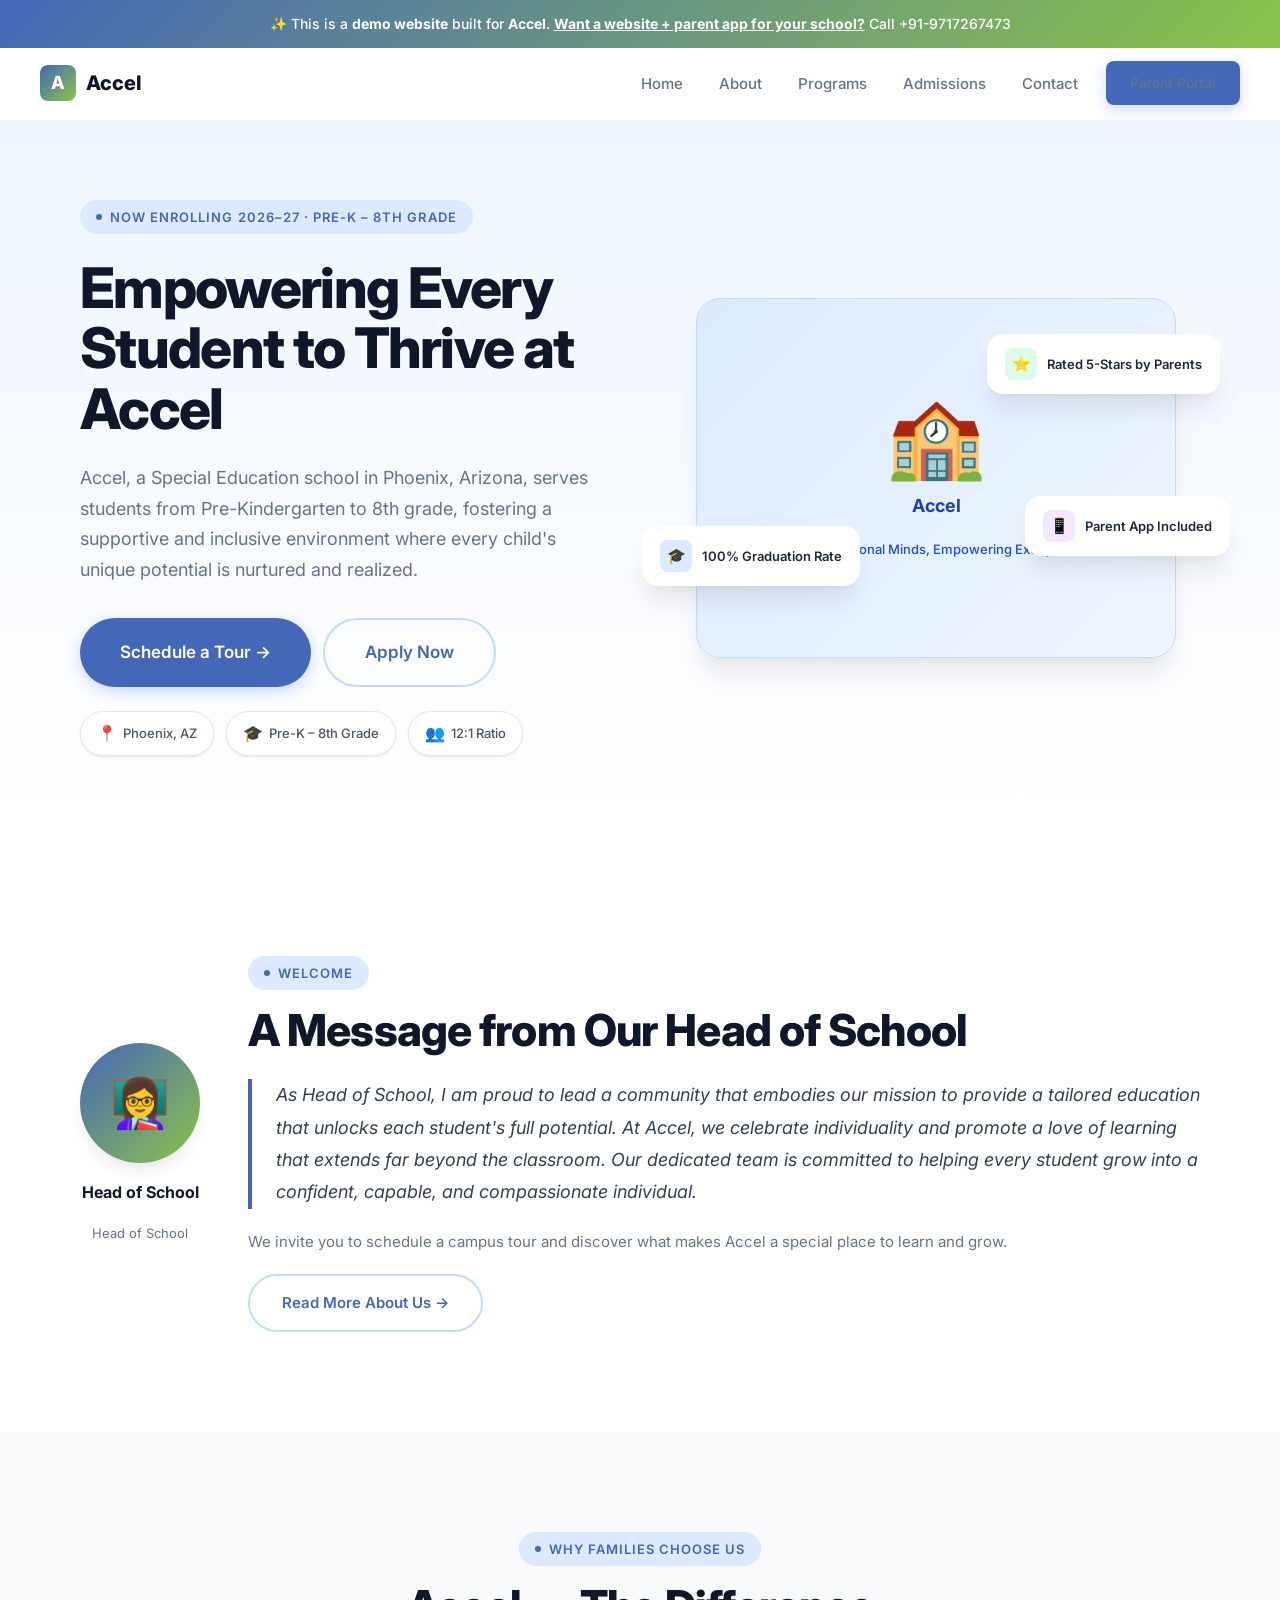
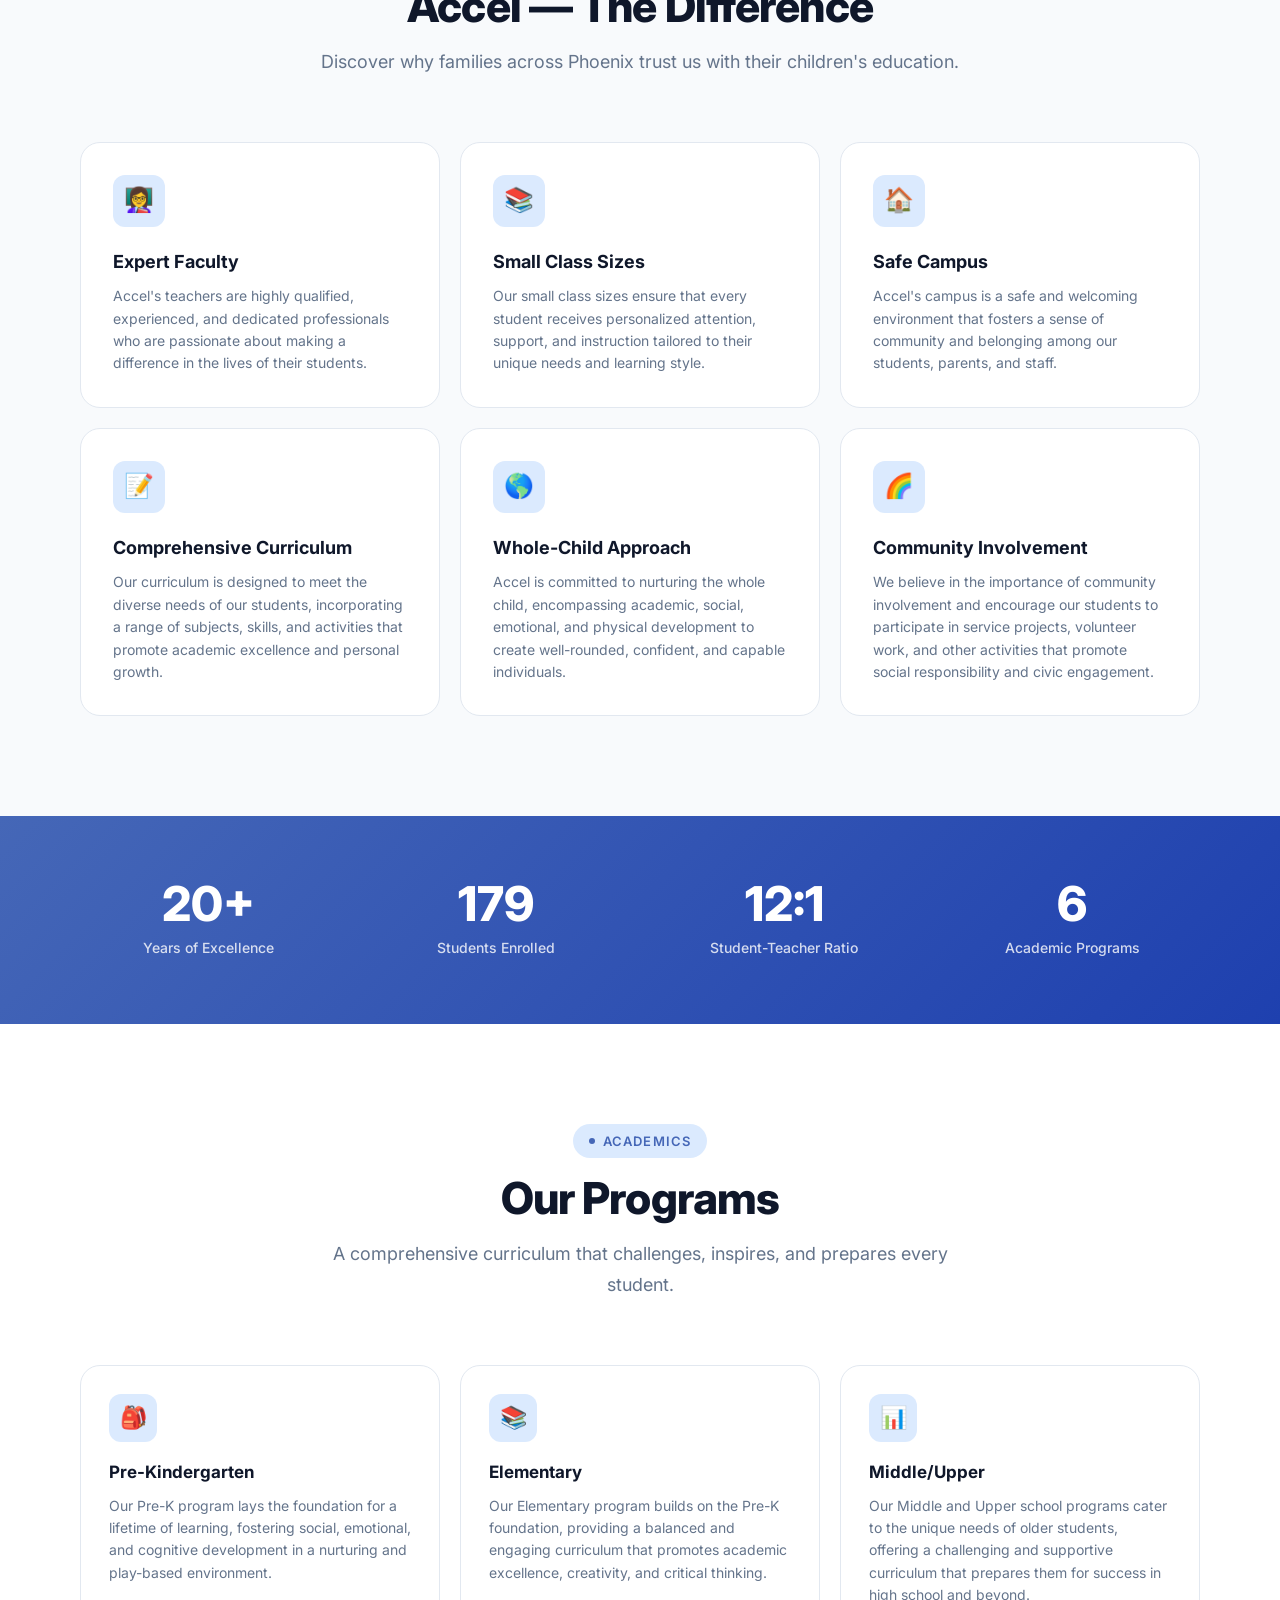
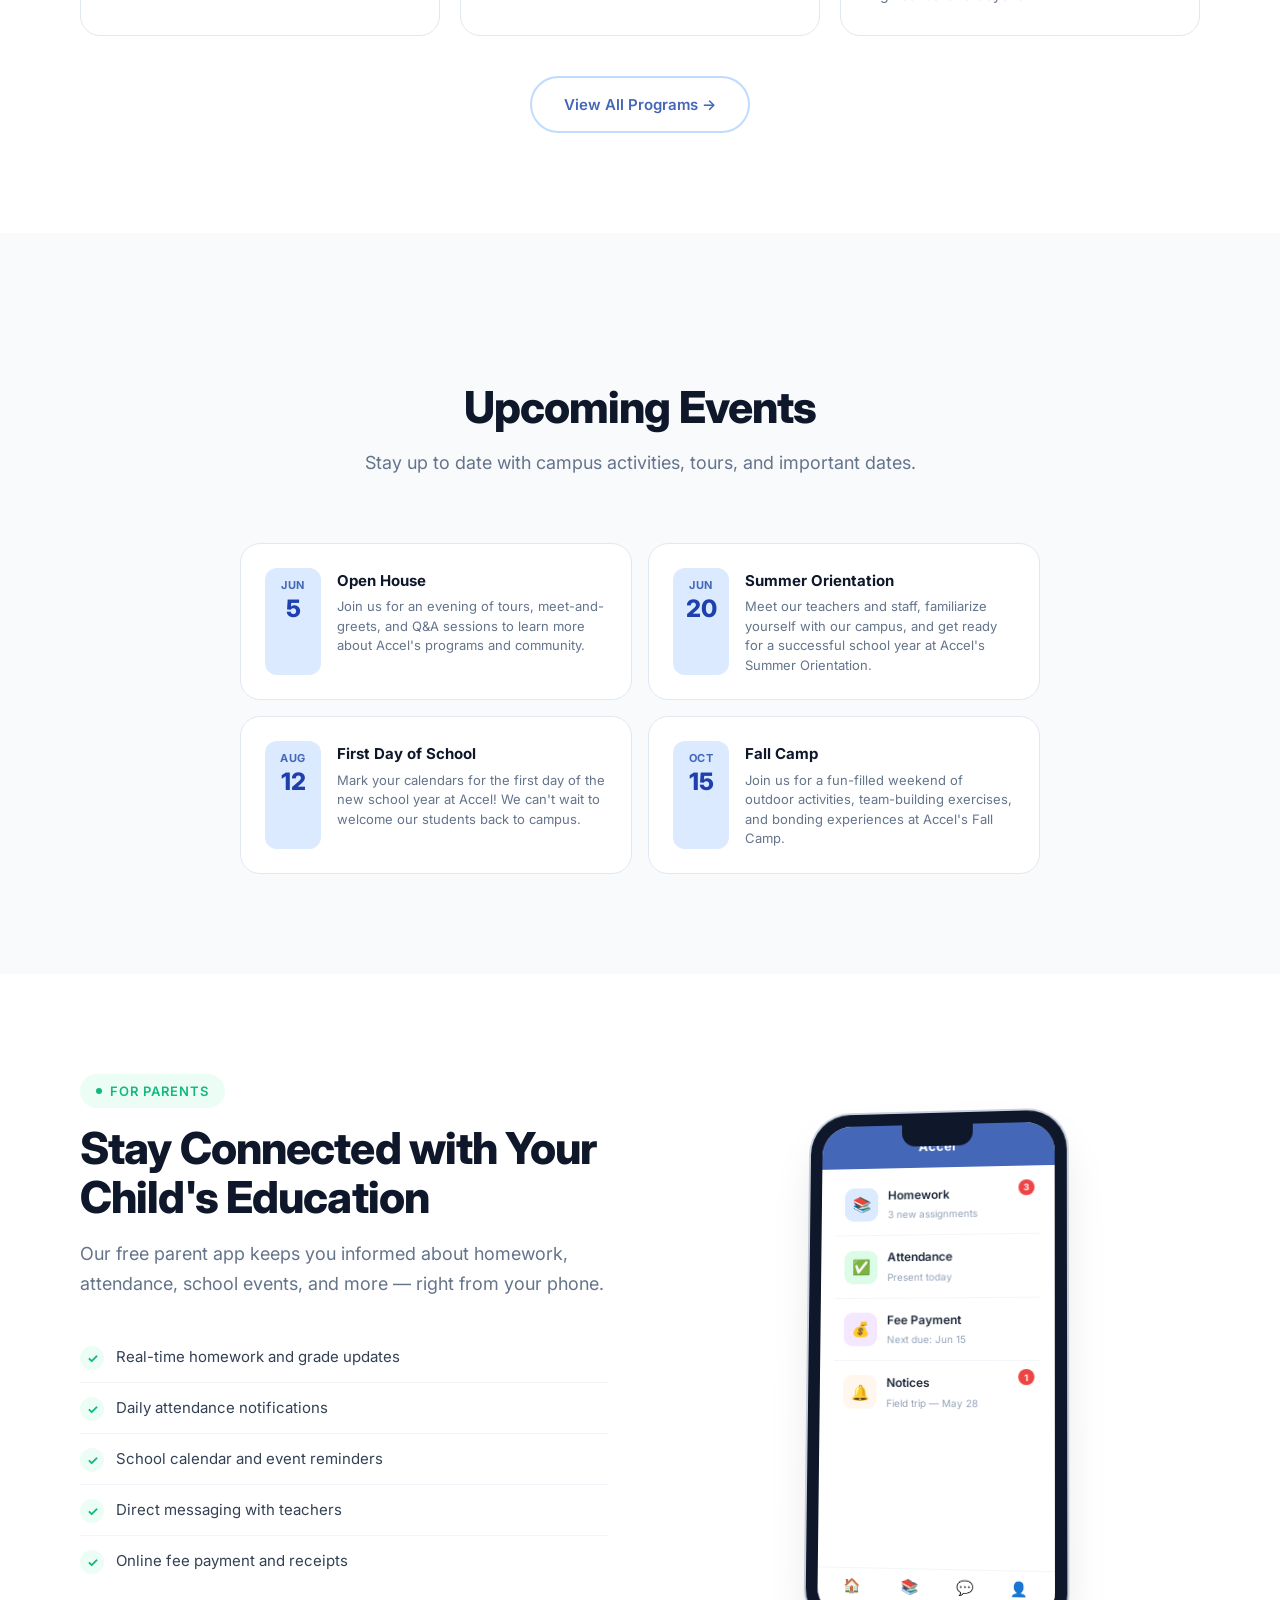
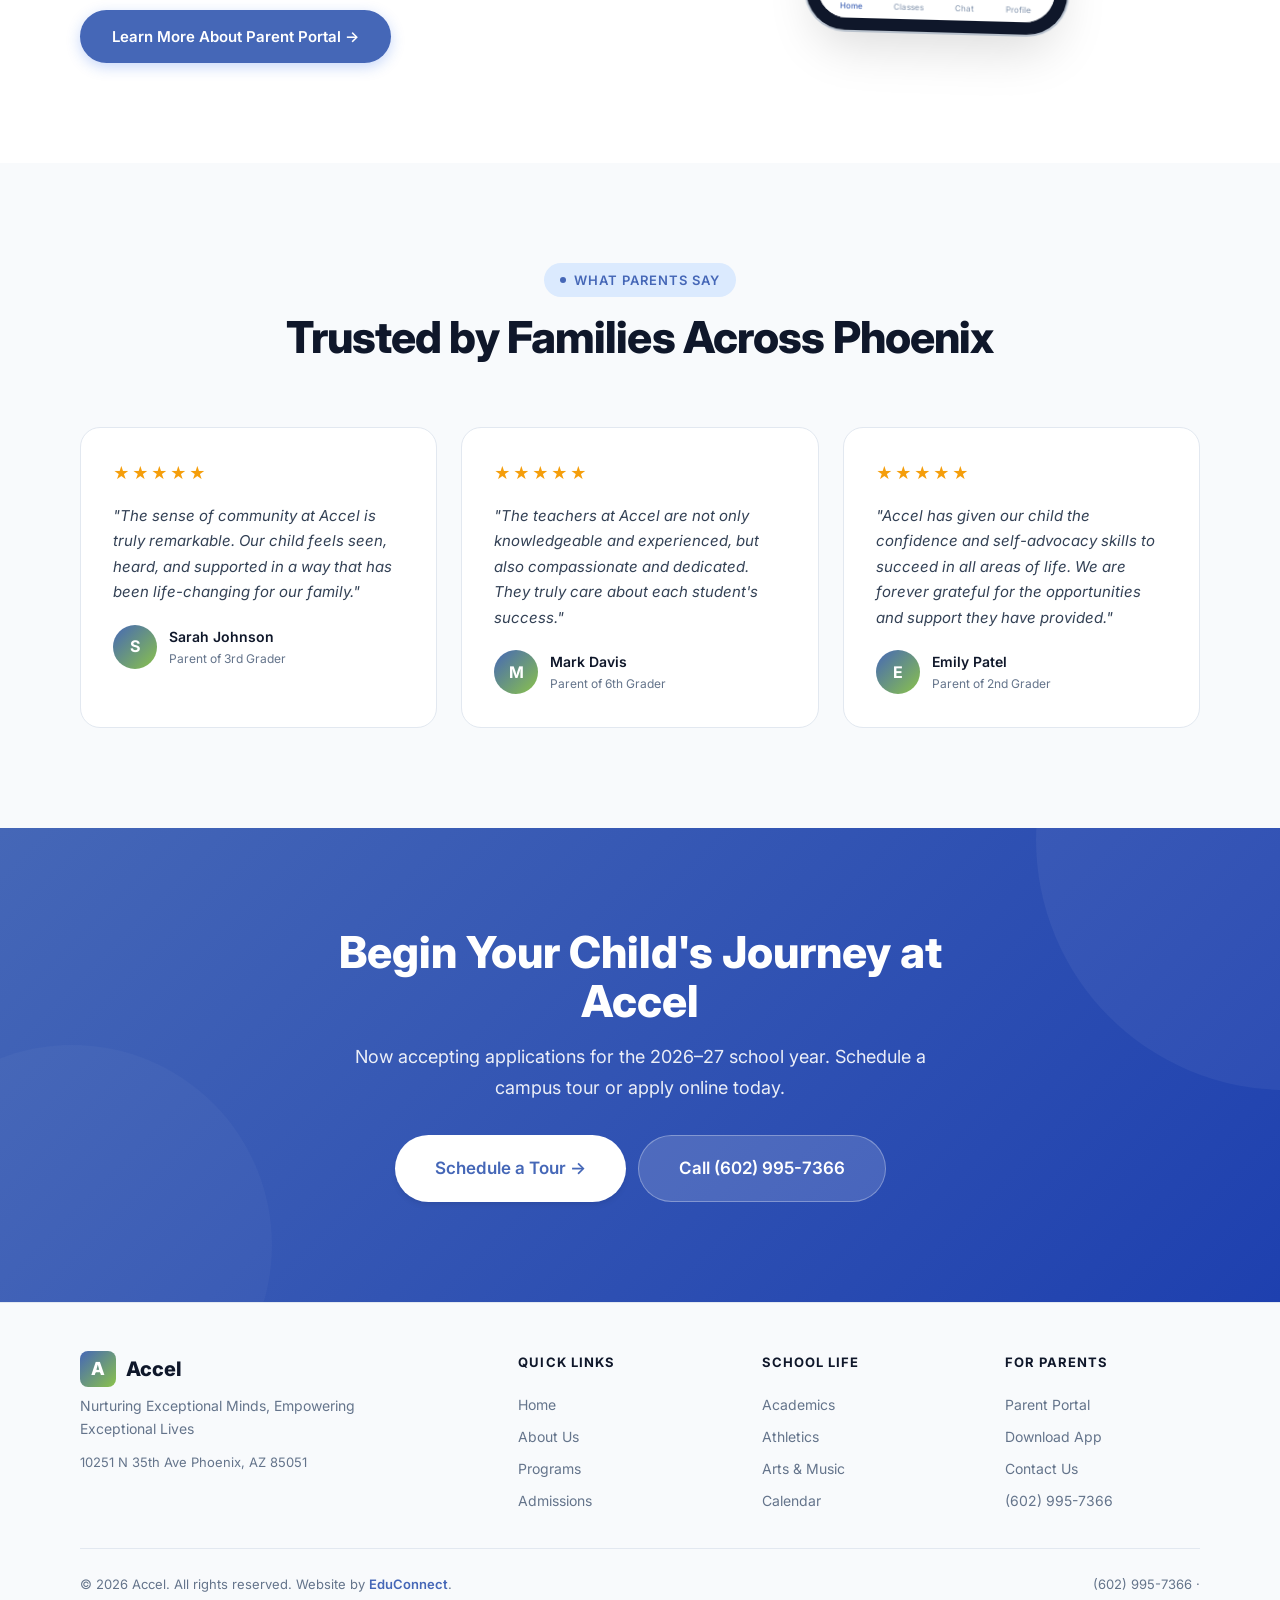
==== index.html @ 24ecfb17 "Initial demo site for Accel" ====
<!DOCTYPE html><html lang="en"><head>
  <meta charset="UTF-8"><meta name="viewport" content="width=device-width,initial-scale=1.0">
  <title>Home — Accel</title>
  <meta name="description" content="Home — Accel, a premier school in Phoenix, AZ serving Pre-K – 8th Grade.">
  <meta property="og:title" content="Home — Accel"><meta property="og:type" content="website">
  <link rel="preconnect" href="https://fonts.googleapis.com"><link rel="preconnect" href="https://fonts.gstatic.com" crossorigin>
  <link href="https://fonts.googleapis.com/css2?family=Inter:wght@400;500;600;700;800&display=swap" rel="stylesheet">
  <link rel="stylesheet" href="/styles.css"><script src="/main.js" defer></script>
</head><body><div class="demo-banner">
  ✨ This is a <strong>demo website</strong> built for <strong>Accel</strong>.
  <a href="mailto:bhupender@myfirststepschool.com">Want a website + parent app for your school?</a> Call +91-9717267473
</div>
<nav class="navbar">
  <a href="/" class="logo"><span class="logo-icon">A</span>Accel</a>
  <div class="nav-links">
    <a href="/">Home</a>
    <a href="/about.html">About</a>
    <a href="/programs.html">Programs</a>
    <a href="/admissions.html">Admissions</a>
    <a href="/contact.html">Contact</a>
    <a href="/parents.html" class="btn btn-primary" style="padding:10px 24px;font-size:14px">Parent Portal</a>
  </div>
  <button class="hamburger" aria-label="Toggle menu"><span></span><span></span><span></span></button>
</nav><main>
<section class="hero"><div class="container"><div class="hero-inner">
  <div class="hero-content">
    <div class="badge animate-on-scroll mb-6">Now Enrolling 2026–27 · Pre-K – 8th Grade</div>
    <h1 class="heading-xl animate-on-scroll mb-6">Empowering Every Student to Thrive at Accel</h1>
    <p class="text-lg text-muted animate-on-scroll mb-8">Accel, a Special Education school in Phoenix, Arizona, serves students from Pre-Kindergarten to 8th grade, fostering a supportive and inclusive environment where every child's unique potential is nurtured and realized.</p>
    <div class="hero-actions animate-on-scroll">
      <a href="/admissions.html" class="btn btn-primary btn-lg">Schedule a Tour →</a>
      <a href="/admissions.html" class="btn btn-outline btn-lg">Apply Now</a>
    </div>
    <div class="hero-info-cards animate-on-scroll" style="margin-top:24px">
      <div class="info-chip"><span class="ic-icon">📍</span> Phoenix, AZ</div>
      <div class="info-chip"><span class="ic-icon">🎓</span> Pre-K – 8th Grade</div>
      <div class="info-chip"><span class="ic-icon">👥</span> 12:1 Ratio</div>
    </div>
  </div>
  <div class="hero-visual animate-on-scroll">
    <div class="school-illustration"><div class="school-illustration-inner">
      <div class="school-building">🏫</div><h3>Accel</h3><p>Nurturing Exceptional Minds, Empowering Exceptional Lives</p>
    </div></div>
    <div class="float-card card-1"><div class="fc-icon green">⭐</div>Rated 5-Stars by Parents</div>
    <div class="float-card card-2"><div class="fc-icon blue">🎓</div>100% Graduation Rate</div>
    <div class="float-card card-3"><div class="fc-icon purple">📱</div>Parent App Included</div>
  </div>
</div></div></section>

<section class="welcome-section section-padding"><div class="container"><div class="welcome-grid">
  <div class="principal-card animate-on-scroll">
    <div class="principal-avatar">👩‍🏫</div>
    <div class="principal-name">Head of School</div><div class="principal-title">Head of School</div>
  </div>
  <div class="welcome-text animate-on-scroll">
    <div class="badge mb-4">Welcome</div>
    <h2 class="heading-lg mb-6">A Message from Our Head of School</h2>
    <blockquote>As Head of School, I am proud to lead a community that embodies our mission to provide a tailored education that unlocks each student's full potential. At Accel, we celebrate individuality and promote a love of learning that extends far beyond the classroom. Our dedicated team is committed to helping every student grow into a confident, capable, and compassionate individual.</blockquote>
    <p>We invite you to schedule a campus tour and discover what makes Accel a special place to learn and grow.</p>
    <a href="/about.html" class="btn btn-outline" style="margin-top:20px">Read More About Us →</a>
  </div>
</div></div></section>

<section class="features-section section-padding"><div class="container">
  <div class="text-center mb-16">
    <div class="badge animate-on-scroll mb-4">Why Families Choose Us</div>
    <h2 class="heading-lg animate-on-scroll mb-4">Accel — The Difference</h2>
    <p class="text-lg text-muted max-w-lg mx-auto animate-on-scroll">Discover why families across Phoenix trust us with their children's education.</p>
  </div>
  <div class="features-grid">
      <div class="feature-card animate-on-scroll stagger-1">
        <div class="feature-icon">👩‍🏫</div><h3>Expert Faculty</h3><p>Accel's teachers are highly qualified, experienced, and dedicated professionals who are passionate about making a difference in the lives of their students.</p>
      </div>
      <div class="feature-card animate-on-scroll stagger-2">
        <div class="feature-icon">📚</div><h3>Small Class Sizes</h3><p>Our small class sizes ensure that every student receives personalized attention, support, and instruction tailored to their unique needs and learning style.</p>
      </div>
      <div class="feature-card animate-on-scroll stagger-3">
        <div class="feature-icon">🏠</div><h3>Safe Campus</h3><p>Accel's campus is a safe and welcoming environment that fosters a sense of community and belonging among our students, parents, and staff.</p>
      </div>
      <div class="feature-card animate-on-scroll stagger-4">
        <div class="feature-icon">📝</div><h3>Comprehensive Curriculum</h3><p>Our curriculum is designed to meet the diverse needs of our students, incorporating a range of subjects, skills, and activities that promote academic excellence and personal growth.</p>
      </div>
      <div class="feature-card animate-on-scroll stagger-5">
        <div class="feature-icon">🌎</div><h3>Whole-Child Approach</h3><p>Accel is committed to nurturing the whole child, encompassing academic, social, emotional, and physical development to create well-rounded, confident, and capable individuals.</p>
      </div>
      <div class="feature-card animate-on-scroll stagger-6">
        <div class="feature-icon">🌈</div><h3>Community Involvement</h3><p>We believe in the importance of community involvement and encourage our students to participate in service projects, volunteer work, and other activities that promote social responsibility and civic engagement.</p>
      </div></div>
</div></section>

<section class="stats-section"><div class="container"><div class="stats-grid">
  <div class="animate-on-scroll stagger-1"><div class="stat-value" data-count="20" data-suffix="+">0+</div><div class="stat-label">Years of Excellence</div></div>
  <div class="animate-on-scroll stagger-2"><div class="stat-value" data-count="180">0</div><div class="stat-label">Students Enrolled</div></div>
  <div class="animate-on-scroll stagger-3"><div class="stat-value">12:1</div><div class="stat-label">Student-Teacher Ratio</div></div>
  <div class="animate-on-scroll stagger-4"><div class="stat-value" data-count="6">0</div><div class="stat-label">Academic Programs</div></div>
</div></div></section>

<section class="programs-section section-padding"><div class="container">
  <div class="text-center mb-16">
    <div class="badge animate-on-scroll mb-4">Academics</div>
    <h2 class="heading-lg animate-on-scroll mb-4">Our Programs</h2>
    <p class="text-lg text-muted max-w-lg mx-auto animate-on-scroll">A comprehensive curriculum that challenges, inspires, and prepares every student.</p>
  </div>
  <div class="programs-grid">
      <div class="program-card animate-on-scroll stagger-1">
        <div class="program-icon">🎒</div><h3>Pre-Kindergarten</h3><p>Our Pre-K program lays the foundation for a lifetime of learning, fostering social, emotional, and cognitive development in a nurturing and play-based environment.</p>
      </div>
      <div class="program-card animate-on-scroll stagger-2">
        <div class="program-icon">📚</div><h3>Elementary</h3><p>Our Elementary program builds on the Pre-K foundation, providing a balanced and engaging curriculum that promotes academic excellence, creativity, and critical thinking.</p>
      </div>
      <div class="program-card animate-on-scroll stagger-3">
        <div class="program-icon">📊</div><h3>Middle/Upper</h3><p>Our Middle and Upper school programs cater to the unique needs of older students, offering a challenging and supportive curriculum that prepares them for success in high school and beyond.</p>
      </div></div>
  <div class="text-center animate-on-scroll" style="margin-top:40px"><a href="/programs.html" class="btn btn-outline">View All Programs →</a></div>
</div></section>

<section class="events-section section-padding"><div class="container">
  <div class="text-center mb-16">
    <div class="badge animate-on-scroll mb-4">School Life</div>
    <h2 class="heading-lg animate-on-scroll mb-4">Upcoming Events</h2>
    <p class="text-lg text-muted max-w-lg mx-auto animate-on-scroll">Stay up to date with campus activities, tours, and important dates.</p>
  </div>
  <div class="events-grid"><div class="event-card animate-on-scroll stagger-1">
        <div class="event-date"><div class="month">Jun</div><div class="day">5</div></div>
        <div class="event-info"><h4>Open House</h4><p>Join us for an evening of tours, meet-and-greets, and Q&A sessions to learn more about Accel's programs and community.</p></div>
      </div><div class="event-card animate-on-scroll stagger-2">
        <div class="event-date"><div class="month">Jun</div><div class="day">20</div></div>
        <div class="event-info"><h4>Summer Orientation</h4><p>Meet our teachers and staff, familiarize yourself with our campus, and get ready for a successful school year at Accel's Summer Orientation.</p></div>
      </div><div class="event-card animate-on-scroll stagger-3">
        <div class="event-date"><div class="month">Aug</div><div class="day">12</div></div>
        <div class="event-info"><h4>First Day of School</h4><p>Mark your calendars for the first day of the new school year at Accel! We can't wait to welcome our students back to campus.</p></div>
      </div><div class="event-card animate-on-scroll stagger-4">
        <div class="event-date"><div class="month">Oct</div><div class="day">15</div></div>
        <div class="event-info"><h4>Fall Camp</h4><p>Join us for a fun-filled weekend of outdoor activities, team-building exercises, and bonding experiences at Accel's Fall Camp.</p></div>
      </div></div>
</div></section>

<section class="portal-section section-padding"><div class="container"><div class="portal-grid">
  <div>
    <div class="badge accent animate-on-scroll mb-4">For Parents</div>
    <h2 class="heading-lg animate-on-scroll mb-4">Stay Connected with Your Child's Education</h2>
    <p class="text-lg text-muted animate-on-scroll mb-8">Our free parent app keeps you informed about homework, attendance, school events, and more — right from your phone.</p>
    <ul class="portal-features animate-on-scroll">
      <li><span class="pf-icon">✓</span>Real-time homework and grade updates</li>
      <li><span class="pf-icon">✓</span>Daily attendance notifications</li>
      <li><span class="pf-icon">✓</span>School calendar and event reminders</li>
      <li><span class="pf-icon">✓</span>Direct messaging with teachers</li>
      <li><span class="pf-icon">✓</span>Online fee payment and receipts</li>
    </ul>
    <a href="/parents.html" class="btn btn-primary animate-on-scroll" style="margin-top:24px">Learn More About Parent Portal →</a>
  </div>
  <div class="animate-on-scroll" style="display:flex;justify-content:center">
    <div class="phone-mockup"><div class="phone-screen">
      <div class="phone-status-bar">Accel</div>
      <div class="phone-screen-content">
        <div class="phone-nav-item"><div class="phone-nav-icon blue">📚</div><div><div class="phone-nav-label">Homework</div><div class="phone-nav-sub">3 new assignments</div></div><div class="phone-badge">3</div></div>
        <div class="phone-nav-item"><div class="phone-nav-icon green">✅</div><div><div class="phone-nav-label">Attendance</div><div class="phone-nav-sub">Present today</div></div></div>
        <div class="phone-nav-item"><div class="phone-nav-icon purple">💰</div><div><div class="phone-nav-label">Fee Payment</div><div class="phone-nav-sub">Next due: Jun 15</div></div></div>
        <div class="phone-nav-item"><div class="phone-nav-icon orange">🔔</div><div><div class="phone-nav-label">Notices</div><div class="phone-nav-sub">Field trip — May 28</div></div><div class="phone-badge">1</div></div>
      </div>
      <div class="phone-bottom-bar">
        <div class="phone-tab active"><div style="font-size:14px">🏠</div>Home</div>
        <div class="phone-tab"><div style="font-size:14px">📚</div>Classes</div>
        <div class="phone-tab"><div style="font-size:14px">💬</div>Chat</div>
        <div class="phone-tab"><div style="font-size:14px">👤</div>Profile</div>
      </div>
    </div></div>
  </div>
</div></div></section>

<section class="testimonials-section section-padding"><div class="container">
  <div class="text-center mb-16">
    <div class="badge animate-on-scroll mb-4">What Parents Say</div>
    <h2 class="heading-lg animate-on-scroll mb-4">Trusted by Families Across Phoenix</h2>
  </div>
  <div class="testimonials-grid">
      <div class="testimonial-card animate-on-scroll stagger-1">
        <div class="stars"><span class="star">★</span><span class="star">★</span><span class="star">★</span><span class="star">★</span><span class="star">★</span></div>
        <p class="testimonial-text">"The sense of community at Accel is truly remarkable. Our child feels seen, heard, and supported in a way that has been life-changing for our family."</p>
        <div class="testimonial-author"><div class="author-avatar">S</div>
        <div class="author-info"><div class="author-name">Sarah Johnson</div><div class="author-role">Parent of 3rd Grader</div></div></div>
      </div>
      <div class="testimonial-card animate-on-scroll stagger-2">
        <div class="stars"><span class="star">★</span><span class="star">★</span><span class="star">★</span><span class="star">★</span><span class="star">★</span></div>
        <p class="testimonial-text">"The teachers at Accel are not only knowledgeable and experienced, but also compassionate and dedicated. They truly care about each student's success."</p>
        <div class="testimonial-author"><div class="author-avatar">M</div>
        <div class="author-info"><div class="author-name">Mark Davis</div><div class="author-role">Parent of 6th Grader</div></div></div>
      </div>
      <div class="testimonial-card animate-on-scroll stagger-3">
        <div class="stars"><span class="star">★</span><span class="star">★</span><span class="star">★</span><span class="star">★</span><span class="star">★</span></div>
        <p class="testimonial-text">"Accel has given our child the confidence and self-advocacy skills to succeed in all areas of life. We are forever grateful for the opportunities and support they have provided."</p>
        <div class="testimonial-author"><div class="author-avatar">E</div>
        <div class="author-info"><div class="author-name">Emily Patel</div><div class="author-role">Parent of 2nd Grader</div></div></div>
      </div></div>
</div></section>

<section class="cta-section"><div class="container"><div class="cta-content animate-on-scroll">
  <h2>Begin Your Child's Journey at Accel</h2>
  <p>Now accepting applications for the 2026–27 school year. Schedule a campus tour or apply online today.</p>
  <div class="cta-actions">
    <a href="/admissions.html" class="btn btn-white btn-lg">Schedule a Tour →</a>
    <a href="tel:(602) 995-7366" class="btn btn-lg" style="background:rgba(255,255,255,.15);color:white;border:1px solid rgba(255,255,255,.3)">Call (602) 995-7366</a>
  </div>
</div></div></section>
</main><footer class="footer">
  <div class="container">
    <div class="footer-grid">
      <div class="footer-brand">
        <div class="logo" style="margin-bottom:8px"><span class="logo-icon">A</span>Accel</div>
        <p>Nurturing Exceptional Minds, Empowering Exceptional Lives</p>
        <p style="margin-top:12px;font-size:13px">10251 N 35th Ave Phoenix,&nbsp;AZ&nbsp;85051</p>
      </div>
      <div class="footer-col"><h4>Quick Links</h4><a href="/">Home</a><a href="/about.html">About Us</a><a href="/programs.html">Programs</a><a href="/admissions.html">Admissions</a></div>
      <div class="footer-col"><h4>School Life</h4><a href="/programs.html">Academics</a><a href="/programs.html">Athletics</a><a href="/programs.html">Arts &amp; Music</a><a href="/contact.html">Calendar</a></div>
      <div class="footer-col"><h4>For Parents</h4><a href="/parents.html">Parent Portal</a><a href="/parents.html">Download App</a><a href="/contact.html">Contact Us</a><a href="tel:(602) 995-7366">(602) 995-7366</a></div>
    </div>
    <div class="footer-bottom">
      <p>&copy; 2026 Accel. All rights reserved. Website by <a href="mailto:bhupender@myfirststepschool.com">EduConnect</a>.</p>
      <p>(602) 995-7366 &middot; <a href="mailto:"></a></p>
    </div>
  </div>
</footer></body></html>
---- styles.css ----
/* ===== DESIGN SYSTEM — LIGHT PROFESSIONAL ===== */
:root{
  --primary:#4567B7;--primary-50:#eff6ff;--primary-100:#dbeafe;--primary-200:#bfdbfe;
  --primary-500:#4567B7;--primary-600:#1d4ed8;--primary-700:#1e40af;
  --secondary:#8BC34A;--accent:#10b981;--accent-50:#ecfdf5;
  --white:#fff;--gray-50:#f8fafc;--gray-100:#f1f5f9;--gray-200:#e2e8f0;--gray-300:#cbd5e1;
  --gray-400:#94a3b8;--gray-500:#64748b;--gray-600:#475569;--gray-700:#334155;
  --gray-800:#1e293b;--gray-900:#0f172a;
  --bg:var(--white);--bg-alt:var(--gray-50);--text:var(--gray-700);
  --text-heading:var(--gray-900);--text-muted:var(--gray-500);--border:var(--gray-200);
  --shadow-sm:0 1px 3px rgba(0,0,0,.06),0 1px 2px rgba(0,0,0,.04);
  --shadow-md:0 4px 6px -1px rgba(0,0,0,.07),0 2px 4px -2px rgba(0,0,0,.05);
  --shadow-lg:0 10px 15px -3px rgba(0,0,0,.08),0 4px 6px -4px rgba(0,0,0,.04);
  --shadow-xl:0 20px 25px -5px rgba(0,0,0,.08),0 8px 10px -6px rgba(0,0,0,.04);
  --shadow-2xl:0 25px 50px -12px rgba(0,0,0,.15);
  --shadow-primary:0 4px 14px rgba(37,99,235,.25);
  --radius-sm:8px;--radius-md:12px;--radius-lg:16px;--radius-xl:20px;--radius-2xl:24px;--radius-full:9999px;
  --font:'Inter',-apple-system,BlinkMacSystemFont,'Segoe UI',sans-serif;
}
*,*::before,*::after{margin:0;padding:0;box-sizing:border-box}
html{scroll-behavior:smooth;-webkit-font-smoothing:antialiased}
body{font-family:var(--font);background:var(--bg);color:var(--text);line-height:1.7;overflow-x:hidden;font-size:16px}
a{color:inherit;text-decoration:none}img{max-width:100%;display:block}button{font-family:inherit;cursor:pointer}
.container{max-width:1200px;margin:0 auto;padding:0 24px}
@media(min-width:768px){.container{padding:0 40px}}
.section-padding{padding:80px 0}
@media(min-width:768px){.section-padding{padding:100px 0}}
.badge{display:inline-flex;align-items:center;gap:8px;padding:6px 16px;font-size:13px;font-weight:600;text-transform:uppercase;letter-spacing:.08em;border-radius:var(--radius-full);background:var(--primary-100);color:var(--primary)}
.badge::before{content:'';width:6px;height:6px;border-radius:50%;background:var(--primary);animation:pulse 2s infinite}
.badge.accent{background:var(--accent-50);color:var(--accent)}.badge.accent::before{background:var(--accent)}
.heading-xl{font-size:clamp(32px,5vw,56px);font-weight:800;line-height:1.08;letter-spacing:-.03em;color:var(--text-heading)}
.heading-lg{font-size:clamp(28px,4vw,44px);font-weight:800;line-height:1.12;letter-spacing:-.02em;color:var(--text-heading)}
.heading-md{font-size:clamp(22px,3vw,32px);font-weight:700;line-height:1.2;color:var(--text-heading)}
.heading-sm{font-size:20px;font-weight:700;line-height:1.3;color:var(--text-heading)}
.text-lg{font-size:18px;line-height:1.7;color:var(--text)}
.text-base{font-size:16px;line-height:1.7;color:var(--text)}
.text-sm{font-size:14px;line-height:1.6;color:var(--text-muted)}
.text-center{text-align:center}.text-muted{color:var(--text-muted)}
.gradient-text{background:linear-gradient(135deg,var(--primary),var(--secondary));-webkit-background-clip:text;-webkit-text-fill-color:transparent;background-clip:text}
.max-w-lg{max-width:640px}.mx-auto{margin-left:auto;margin-right:auto}
.mb-4{margin-bottom:16px}.mb-6{margin-bottom:24px}.mb-8{margin-bottom:32px}
.mb-12{margin-bottom:48px}.mb-16{margin-bottom:64px}
.btn{display:inline-flex;align-items:center;justify-content:center;gap:8px;padding:14px 32px;font-size:15px;font-weight:600;border-radius:var(--radius-full);border:none;cursor:pointer;transition:all .25s cubic-bezier(.4,0,.2,1);text-decoration:none;white-space:nowrap}
.btn-primary{background:var(--primary);color:var(--white);box-shadow:var(--shadow-primary)}
.btn-primary:hover{background:var(--primary-600);transform:translateY(-2px);box-shadow:0 8px 24px rgba(37,99,235,.3)}
.btn-lg{padding:18px 40px;font-size:17px}
.btn-outline{background:transparent;color:var(--primary);border:2px solid var(--primary-200)}
.btn-outline:hover{background:var(--primary-50);border-color:var(--primary);transform:translateY(-2px)}
.btn-white{background:var(--white);color:var(--primary);box-shadow:var(--shadow-md)}
.btn-white:hover{transform:translateY(-2px);box-shadow:var(--shadow-lg)}
.demo-banner{background:linear-gradient(135deg,var(--primary),var(--secondary));color:var(--white);text-align:center;padding:12px 24px;font-size:14px;font-weight:500;position:relative;z-index:200}
.demo-banner strong{font-weight:700}.demo-banner a{color:var(--white);text-decoration:underline;font-weight:700}
.navbar{position:sticky;top:0;z-index:100;display:flex;justify-content:space-between;align-items:center;padding:0 24px;height:72px;background:rgba(255,255,255,.92);backdrop-filter:blur(20px) saturate(180%);border-bottom:1px solid transparent;transition:all .3s ease}
@media(min-width:768px){.navbar{padding:0 40px}}
.navbar.scrolled{border-bottom-color:var(--border);box-shadow:var(--shadow-sm)}
.logo{display:flex;align-items:center;gap:10px;font-size:18px;font-weight:800;color:var(--text-heading)}
@media(min-width:768px){.logo{font-size:20px}}
.logo-icon{width:36px;height:36px;border-radius:var(--radius-sm);background:linear-gradient(135deg,var(--primary),var(--secondary));display:flex;align-items:center;justify-content:center;color:white;font-size:18px;font-weight:800}
.nav-links{display:flex;gap:4px;align-items:center}
.nav-links a{padding:8px 16px;font-size:15px;font-weight:500;color:var(--text-muted);border-radius:var(--radius-sm);transition:all .2s ease}
.nav-links a:hover{color:var(--text-heading);background:var(--gray-50)}
.nav-links .btn{margin-left:8px}
.hamburger{display:none;background:none;border:none;padding:8px;min-height:44px;min-width:44px;flex-direction:column;justify-content:center;align-items:center}
.hamburger span{display:block;width:22px;height:2px;background:var(--gray-700);margin:3px 0;transition:all .3s ease;border-radius:2px}
.hamburger.active span:nth-child(1){transform:rotate(45deg) translate(4px,4px)}
.hamburger.active span:nth-child(2){opacity:0}
.hamburger.active span:nth-child(3){transform:rotate(-45deg) translate(4px,-4px)}
@media(max-width:768px){.hamburger{display:flex}.nav-links{display:none;position:fixed;top:72px;left:0;right:0;bottom:0;background:var(--white);flex-direction:column;align-items:center;justify-content:center;gap:16px;z-index:200}.nav-links.open{display:flex}.nav-links a{font-size:18px;padding:12px 24px}}
.hero{position:relative;overflow:hidden;background:linear-gradient(180deg,var(--primary-50) 0%,var(--white) 100%)}
.hero-inner{display:grid;grid-template-columns:1fr;gap:48px;align-items:center;padding:60px 0 80px}
@media(min-width:1024px){.hero-inner{grid-template-columns:1fr 1fr;gap:64px;padding:80px 0 100px}}
.hero-content{max-width:560px}
@media(max-width:1023px){.hero-content{text-align:center;margin:0 auto}}
.hero-actions{display:flex;gap:12px;flex-wrap:wrap}
@media(max-width:1023px){.hero-actions{justify-content:center}}
.hero-visual{display:flex;justify-content:center;align-items:center;position:relative}
.school-illustration{position:relative;width:100%;max-width:480px;aspect-ratio:4/3;border-radius:var(--radius-2xl);overflow:hidden;background:linear-gradient(135deg,var(--primary-100),var(--primary-50));border:1px solid var(--primary-200);box-shadow:var(--shadow-xl)}
.school-illustration-inner{width:100%;height:100%;display:flex;flex-direction:column;align-items:center;justify-content:center;gap:16px;padding:32px}
.school-building{font-size:80px;line-height:1}
.school-illustration h3{font-size:18px;font-weight:700;color:var(--primary-700);text-align:center}
.school-illustration p{font-size:13px;color:var(--primary-600);text-align:center;font-weight:500}
.hero-info-cards{display:flex;gap:12px;flex-wrap:wrap;margin-top:20px}
@media(max-width:1023px){.hero-info-cards{justify-content:center}}
.info-chip{display:flex;align-items:center;gap:6px;padding:8px 16px;background:var(--white);border:1px solid var(--border);border-radius:var(--radius-full);font-size:13px;font-weight:500;color:var(--gray-600);box-shadow:var(--shadow-sm)}
.info-chip .ic-icon{font-size:16px}
.float-card{position:absolute;background:var(--white);border-radius:var(--radius-lg);box-shadow:var(--shadow-xl);padding:14px 18px;display:flex;align-items:center;gap:10px;font-size:13px;font-weight:600;color:var(--gray-800);animation:float-gentle 4s ease-in-out infinite;z-index:5;white-space:nowrap}
.float-card.card-1{top:10%;right:-20px;animation-delay:0s}
.float-card.card-2{bottom:20%;left:-30px;animation-delay:1.5s}
.float-card.card-3{top:55%;right:-30px;animation-delay:3s}
.float-card .fc-icon{width:32px;height:32px;border-radius:8px;display:flex;align-items:center;justify-content:center;font-size:15px}
.float-card .fc-icon.green{background:#dcfce7;color:#16a34a}
.float-card .fc-icon.blue{background:var(--primary-100);color:var(--primary)}
.float-card .fc-icon.purple{background:#f3e8ff;color:#9333ea}
.welcome-section{background:var(--white)}
.welcome-grid{display:grid;grid-template-columns:1fr;gap:40px;align-items:center}
@media(min-width:768px){.welcome-grid{grid-template-columns:auto 1fr;gap:48px}}
.principal-card{display:flex;flex-direction:column;align-items:center;text-align:center;gap:16px}
.principal-avatar{width:120px;height:120px;border-radius:50%;background:linear-gradient(135deg,var(--primary),var(--secondary));display:flex;align-items:center;justify-content:center;font-size:48px;color:white;box-shadow:var(--shadow-lg)}
.principal-name{font-size:16px;font-weight:700;color:var(--text-heading)}
.principal-title{font-size:13px;color:var(--text-muted)}
.welcome-text blockquote{font-size:18px;font-style:italic;color:var(--text);line-height:1.8;border-left:4px solid var(--primary);padding-left:24px;margin-bottom:20px}
.welcome-text p{font-size:15px;color:var(--text-muted);line-height:1.7}
.features-section{background:var(--bg-alt)}
.features-grid{display:grid;grid-template-columns:1fr;gap:20px}
@media(min-width:640px){.features-grid{grid-template-columns:repeat(2,1fr)}}
@media(min-width:1024px){.features-grid{grid-template-columns:repeat(3,1fr)}}
.feature-card{position:relative;padding:32px;border-radius:var(--radius-xl);background:var(--white);border:1px solid var(--border);transition:all .3s ease;overflow:hidden}
.feature-card:hover{transform:translateY(-4px);box-shadow:var(--shadow-lg);border-color:var(--primary-200)}
.feature-icon{width:52px;height:52px;border-radius:var(--radius-md);background:var(--primary-100);display:flex;align-items:center;justify-content:center;margin-bottom:20px;font-size:24px;transition:transform .3s ease}
.feature-card:hover .feature-icon{transform:scale(1.1)}
.feature-card h3{font-size:18px;font-weight:700;color:var(--text-heading);margin-bottom:8px}
.feature-card p{font-size:14px;color:var(--text-muted);line-height:1.6}
.programs-section{background:var(--white)}
.programs-grid{display:grid;grid-template-columns:1fr;gap:20px}
@media(min-width:640px){.programs-grid{grid-template-columns:repeat(2,1fr)}}
@media(min-width:1024px){.programs-grid{grid-template-columns:repeat(3,1fr)}}
.program-card{padding:28px;border-radius:var(--radius-xl);background:var(--white);border:1px solid var(--border);transition:all .3s ease;position:relative;overflow:hidden}
.program-card::before{content:'';position:absolute;top:0;left:0;right:0;height:3px;background:linear-gradient(90deg,var(--primary),var(--secondary));transform:scaleX(0);transform-origin:left;transition:transform .3s ease}
.program-card:hover{transform:translateY(-4px);box-shadow:var(--shadow-lg);border-color:var(--primary-200)}
.program-card:hover::before{transform:scaleX(1)}
.program-icon{width:48px;height:48px;border-radius:var(--radius-md);background:var(--primary-100);display:flex;align-items:center;justify-content:center;margin-bottom:16px;font-size:22px}
.program-card h3{font-size:17px;font-weight:700;color:var(--text-heading);margin-bottom:8px}
.program-card p{font-size:14px;color:var(--text-muted);line-height:1.6}
.stats-section{background:linear-gradient(135deg,var(--primary),var(--primary-700));color:var(--white);padding:64px 0}
.stats-grid{display:grid;grid-template-columns:repeat(2,1fr);gap:32px;text-align:center}
@media(min-width:768px){.stats-grid{grid-template-columns:repeat(4,1fr)}}
.stat-value{font-size:clamp(32px,4vw,48px);font-weight:800;line-height:1}
.stat-label{font-size:14px;opacity:.8;margin-top:8px;font-weight:500}
.events-section{background:var(--bg-alt)}
.events-grid{display:grid;grid-template-columns:1fr;gap:16px;max-width:800px;margin:0 auto}
@media(min-width:640px){.events-grid{grid-template-columns:repeat(2,1fr)}}
.event-card{display:flex;gap:16px;padding:24px;border-radius:var(--radius-xl);background:var(--white);border:1px solid var(--border);transition:all .3s ease}
.event-card:hover{box-shadow:var(--shadow-md);border-color:var(--primary-200)}
.event-date{min-width:56px;text-align:center;padding:8px;border-radius:var(--radius-md);background:var(--primary-100)}
.event-date .month{font-size:11px;font-weight:700;text-transform:uppercase;color:var(--primary);letter-spacing:.05em}
.event-date .day{font-size:24px;font-weight:800;color:var(--primary-700);line-height:1.2}
.event-info h4{font-size:15px;font-weight:700;color:var(--text-heading);margin-bottom:4px}
.event-info p{font-size:13px;color:var(--text-muted);line-height:1.5}
.portal-section{background:var(--white)}
.portal-grid{display:grid;grid-template-columns:1fr;gap:48px;align-items:center}
@media(min-width:1024px){.portal-grid{grid-template-columns:1fr 1fr;gap:64px}}
.phone-mockup{position:relative;width:260px;height:520px;background:var(--gray-900);border-radius:40px;padding:12px;box-shadow:var(--shadow-2xl),0 0 0 2px var(--gray-300);margin:0 auto;transform:perspective(1000px) rotateY(-6deg) rotateX(3deg)}
.phone-mockup::before{content:'';position:absolute;top:12px;left:50%;transform:translateX(-50%);width:72px;height:22px;background:var(--gray-900);border-radius:0 0 14px 14px;z-index:10}
.phone-screen{width:100%;height:100%;background:var(--white);border-radius:30px;overflow:hidden;position:relative}
.phone-screen-content{padding:50px 14px 14px;font-size:12px;color:var(--gray-700)}
.phone-status-bar{position:absolute;top:0;left:0;right:0;height:44px;background:var(--primary);display:flex;align-items:center;justify-content:center;color:white;font-weight:700;font-size:13px;border-radius:18px 18px 0 0}
.phone-nav-item{display:flex;align-items:center;gap:10px;padding:12px 10px;border-bottom:1px solid var(--gray-100);position:relative}
.phone-nav-item:last-child{border-bottom:none}
.phone-nav-icon{width:34px;height:34px;border-radius:9px;display:flex;align-items:center;justify-content:center;font-size:15px;flex-shrink:0}
.phone-nav-icon.blue{background:var(--primary-100);color:var(--primary)}
.phone-nav-icon.green{background:#dcfce7;color:#16a34a}
.phone-nav-icon.purple{background:#f3e8ff;color:#9333ea}
.phone-nav-icon.orange{background:#fff7ed;color:#ea580c}
.phone-nav-label{font-weight:600;font-size:12px;color:var(--gray-800)}
.phone-nav-sub{font-size:10px;color:var(--gray-400);margin-top:1px}
.phone-badge{position:absolute;top:8px;right:6px;min-width:16px;height:16px;border-radius:8px;background:#ef4444;color:white;font-size:9px;font-weight:700;display:flex;align-items:center;justify-content:center;padding:0 4px}
.phone-bottom-bar{position:absolute;bottom:0;left:0;right:0;height:50px;background:var(--white);border-top:1px solid var(--gray-100);display:flex;align-items:center;justify-content:space-around;padding:0 8px;border-radius:0 0 18px 18px}
.phone-tab{display:flex;flex-direction:column;align-items:center;gap:2px;font-size:8px;color:var(--gray-400);font-weight:500}
.phone-tab.active{color:var(--primary)}
.portal-features{list-style:none;padding:0}
.portal-features li{display:flex;align-items:flex-start;gap:12px;padding:12px 0;border-bottom:1px solid var(--gray-100);font-size:15px;color:var(--text)}
.portal-features li:last-child{border-bottom:none}
.portal-features .pf-icon{width:24px;height:24px;border-radius:50%;background:var(--accent-50);color:var(--accent);display:flex;align-items:center;justify-content:center;flex-shrink:0;margin-top:2px;font-size:13px;font-weight:700}
.testimonials-section{background:var(--bg-alt)}
.testimonials-grid{display:grid;grid-template-columns:1fr;gap:24px}
@media(min-width:768px){.testimonials-grid{grid-template-columns:repeat(3,1fr)}}
.testimonial-card{padding:32px;border-radius:var(--radius-xl);background:var(--white);border:1px solid var(--border);transition:all .3s ease}
.testimonial-card:hover{box-shadow:var(--shadow-lg);transform:translateY(-4px)}
.stars{display:flex;gap:2px;margin-bottom:16px}.star{color:#f59e0b;font-size:16px}
.testimonial-text{font-size:15px;color:var(--text);line-height:1.7;margin-bottom:20px;font-style:italic}
.testimonial-author{display:flex;align-items:center;gap:12px}
.author-avatar{width:44px;height:44px;border-radius:50%;background:linear-gradient(135deg,var(--primary),var(--secondary));display:flex;align-items:center;justify-content:center;font-weight:700;color:var(--white);font-size:16px;flex-shrink:0}
.author-info .author-name{font-weight:600;font-size:14px;color:var(--text-heading)}
.author-info .author-role{font-size:12px;color:var(--text-muted)}
.cta-section{background:linear-gradient(135deg,var(--primary),var(--primary-700));color:var(--white);text-align:center;position:relative;overflow:hidden;padding:80px 0}
@media(min-width:768px){.cta-section{padding:100px 0}}
.cta-section::before{content:'';position:absolute;top:-50%;right:-20%;width:500px;height:500px;border-radius:50%;background:rgba(255,255,255,.05)}
.cta-section::after{content:'';position:absolute;bottom:-30%;left:-10%;width:400px;height:400px;border-radius:50%;background:rgba(255,255,255,.03)}
.cta-content{position:relative;z-index:1;max-width:640px;margin:0 auto}
.cta-content h2{font-size:clamp(28px,4vw,44px);font-weight:800;margin-bottom:16px;line-height:1.12}
.cta-content p{font-size:18px;opacity:.9;margin-bottom:32px;line-height:1.7}
.cta-actions{display:flex;gap:12px;justify-content:center;flex-wrap:wrap}
.page-hero{padding:100px 0 60px;background:linear-gradient(180deg,var(--primary-50) 0%,var(--white) 100%);text-align:center;position:relative}
@media(min-width:768px){.page-hero{padding:120px 0 70px}}
.content-section{padding:64px 0}.content-section .container{max-width:800px}
.content-section p{font-size:16px;color:var(--text);line-height:1.9;margin-bottom:24px}
.content-section p:last-child{margin-bottom:0}
.contact-grid{display:grid;grid-template-columns:1fr;gap:32px}
@media(min-width:768px){.contact-grid{grid-template-columns:1fr 1fr;gap:40px}}
.contact-info-card{padding:32px;border-radius:var(--radius-xl);background:var(--white);border:1px solid var(--border)}
.contact-item{display:flex;align-items:flex-start;gap:14px;margin-bottom:24px}
.contact-item:last-child{margin-bottom:0}
.contact-icon{width:44px;height:44px;border-radius:var(--radius-md);background:var(--primary-100);display:flex;align-items:center;justify-content:center;flex-shrink:0;font-size:20px}
.contact-item h4{font-weight:600;color:var(--text-heading);margin-bottom:2px;font-size:14px}
.contact-item p{color:var(--text-muted);font-size:14px}
.contact-form{background:var(--white);border-radius:var(--radius-xl);border:1px solid var(--border);padding:32px}
.form-group{margin-bottom:16px}.form-group:last-of-type{margin-bottom:24px}
.form-label{display:block;font-size:13px;font-weight:600;color:var(--text-heading);margin-bottom:6px}
.form-input,.form-textarea{width:100%;padding:12px 16px;border:1px solid var(--border);border-radius:var(--radius-sm);font-family:var(--font);font-size:14px;color:var(--text-heading);background:var(--gray-50);transition:all .2s ease;outline:none}
.form-input:focus,.form-textarea:focus{border-color:var(--primary);box-shadow:0 0 0 3px var(--primary-100);background:var(--white)}
.form-textarea{resize:vertical;min-height:100px}
.admissions-steps{display:grid;grid-template-columns:1fr;gap:24px;max-width:700px;margin:0 auto}
.adm-step{display:flex;gap:20px;padding:24px;background:var(--white);border-radius:var(--radius-xl);border:1px solid var(--border)}
.adm-step-num{width:48px;height:48px;border-radius:50%;background:var(--primary);color:var(--white);display:flex;align-items:center;justify-content:center;font-weight:800;font-size:20px;flex-shrink:0}
.adm-step h4{font-weight:700;color:var(--text-heading);margin-bottom:4px}
.adm-step p{font-size:14px;color:var(--text-muted);line-height:1.6}
.footer{padding:48px 0;border-top:1px solid var(--border);background:var(--gray-50)}
.footer-grid{display:grid;grid-template-columns:1fr;gap:32px}
@media(min-width:768px){.footer-grid{grid-template-columns:2fr 1fr 1fr 1fr;gap:48px}}
.footer-brand p{font-size:14px;color:var(--text-muted);margin-top:8px;line-height:1.6;max-width:320px}
.footer-col h4{font-size:13px;font-weight:700;text-transform:uppercase;letter-spacing:.08em;color:var(--text-heading);margin-bottom:16px}
.footer-col a{display:block;font-size:14px;color:var(--text-muted);padding:4px 0;transition:color .2s ease}
.footer-col a:hover{color:var(--primary)}
.footer-bottom{border-top:1px solid var(--border);margin-top:32px;padding-top:24px;display:flex;justify-content:space-between;align-items:center;flex-wrap:wrap;gap:16px}
.footer-bottom p{font-size:13px;color:var(--text-muted)}
.footer-bottom a{color:var(--primary);font-weight:600}
@keyframes pulse{0%,100%{opacity:1;transform:scale(1)}50%{opacity:.5;transform:scale(1.3)}}
@keyframes float-gentle{0%,100%{transform:translateY(0)}50%{transform:translateY(-12px)}}
.animate-on-scroll{opacity:0;transform:translateY(24px);transition:opacity .6s ease,transform .6s ease}
.animate-on-scroll.visible{opacity:1;transform:translateY(0)}
.stagger-1{transition-delay:.1s}.stagger-2{transition-delay:.2s}.stagger-3{transition-delay:.3s}
.stagger-4{transition-delay:.4s}.stagger-5{transition-delay:.5s}.stagger-6{transition-delay:.6s}
@media(prefers-reduced-motion:reduce){*,*::before,*::after{animation-duration:.01ms!important;transition-duration:.01ms!important}.animate-on-scroll{opacity:1;transform:none}.float-card{animation:none}}
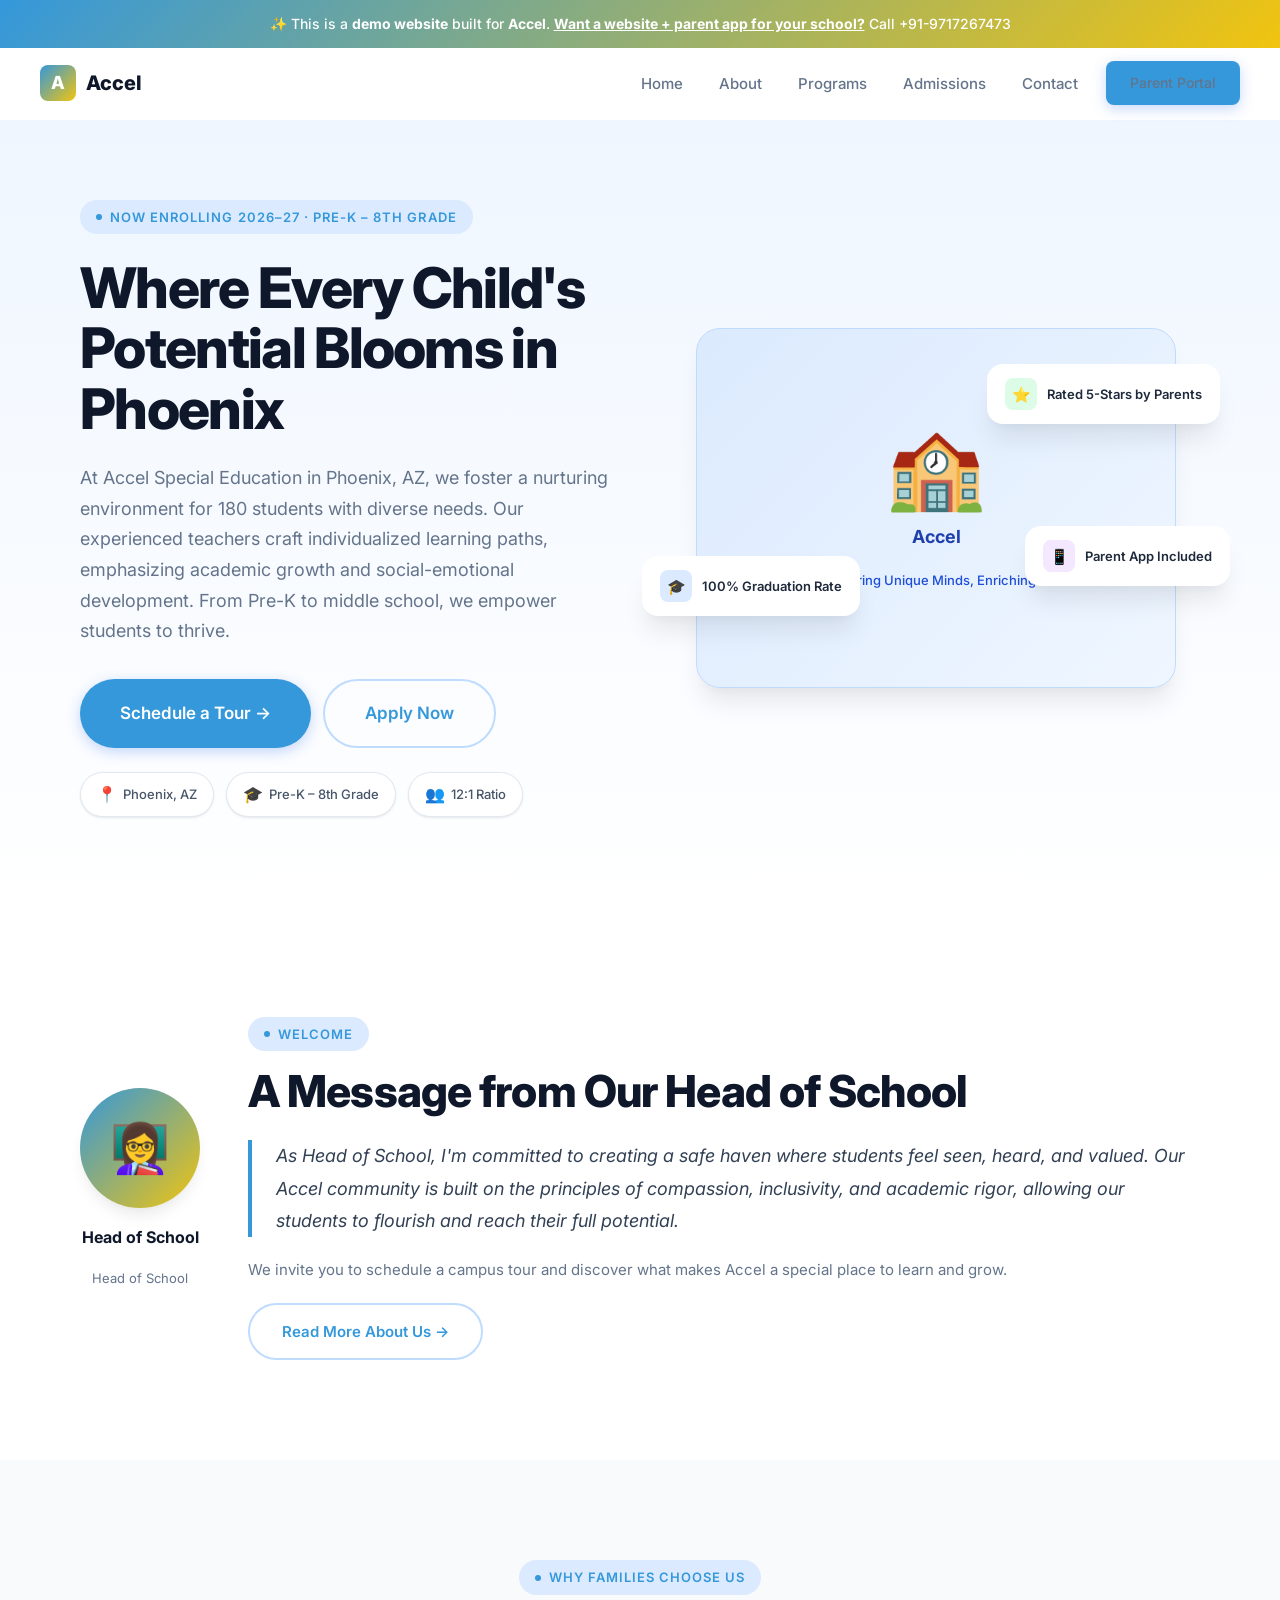
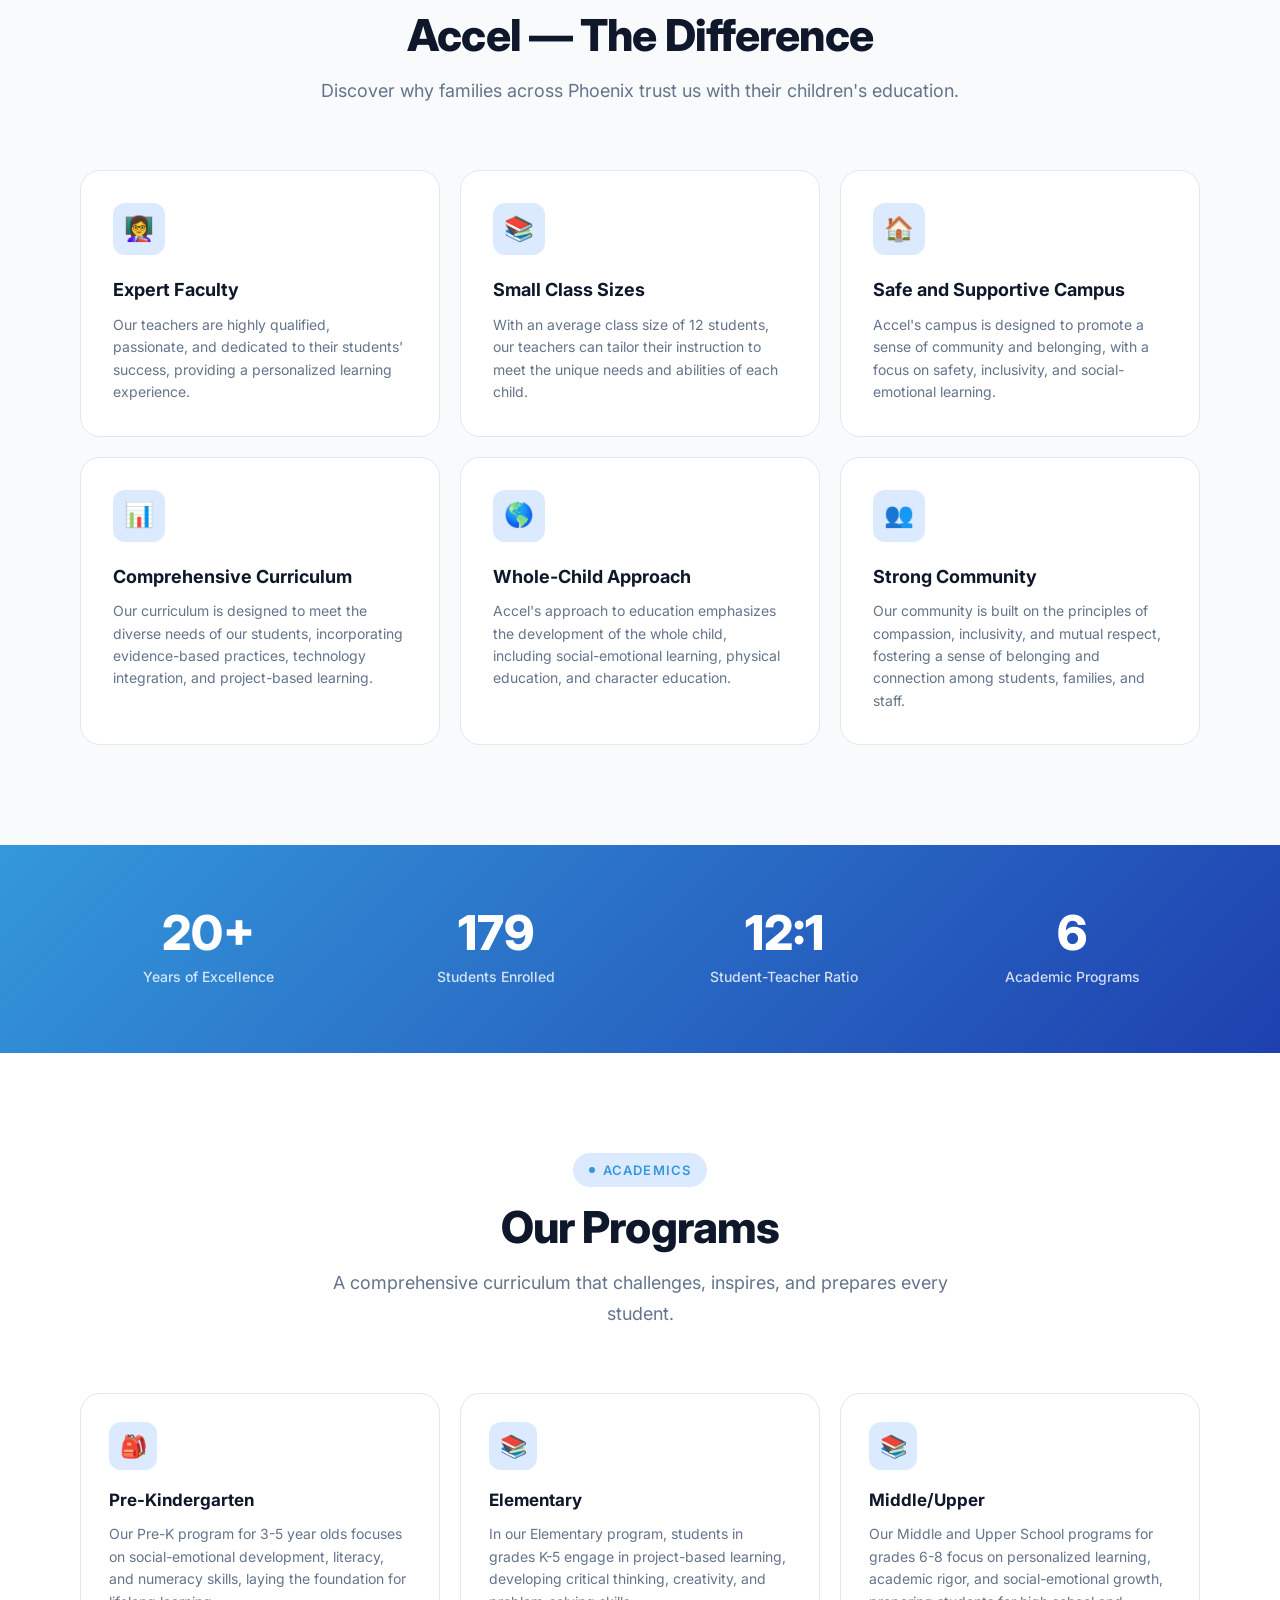
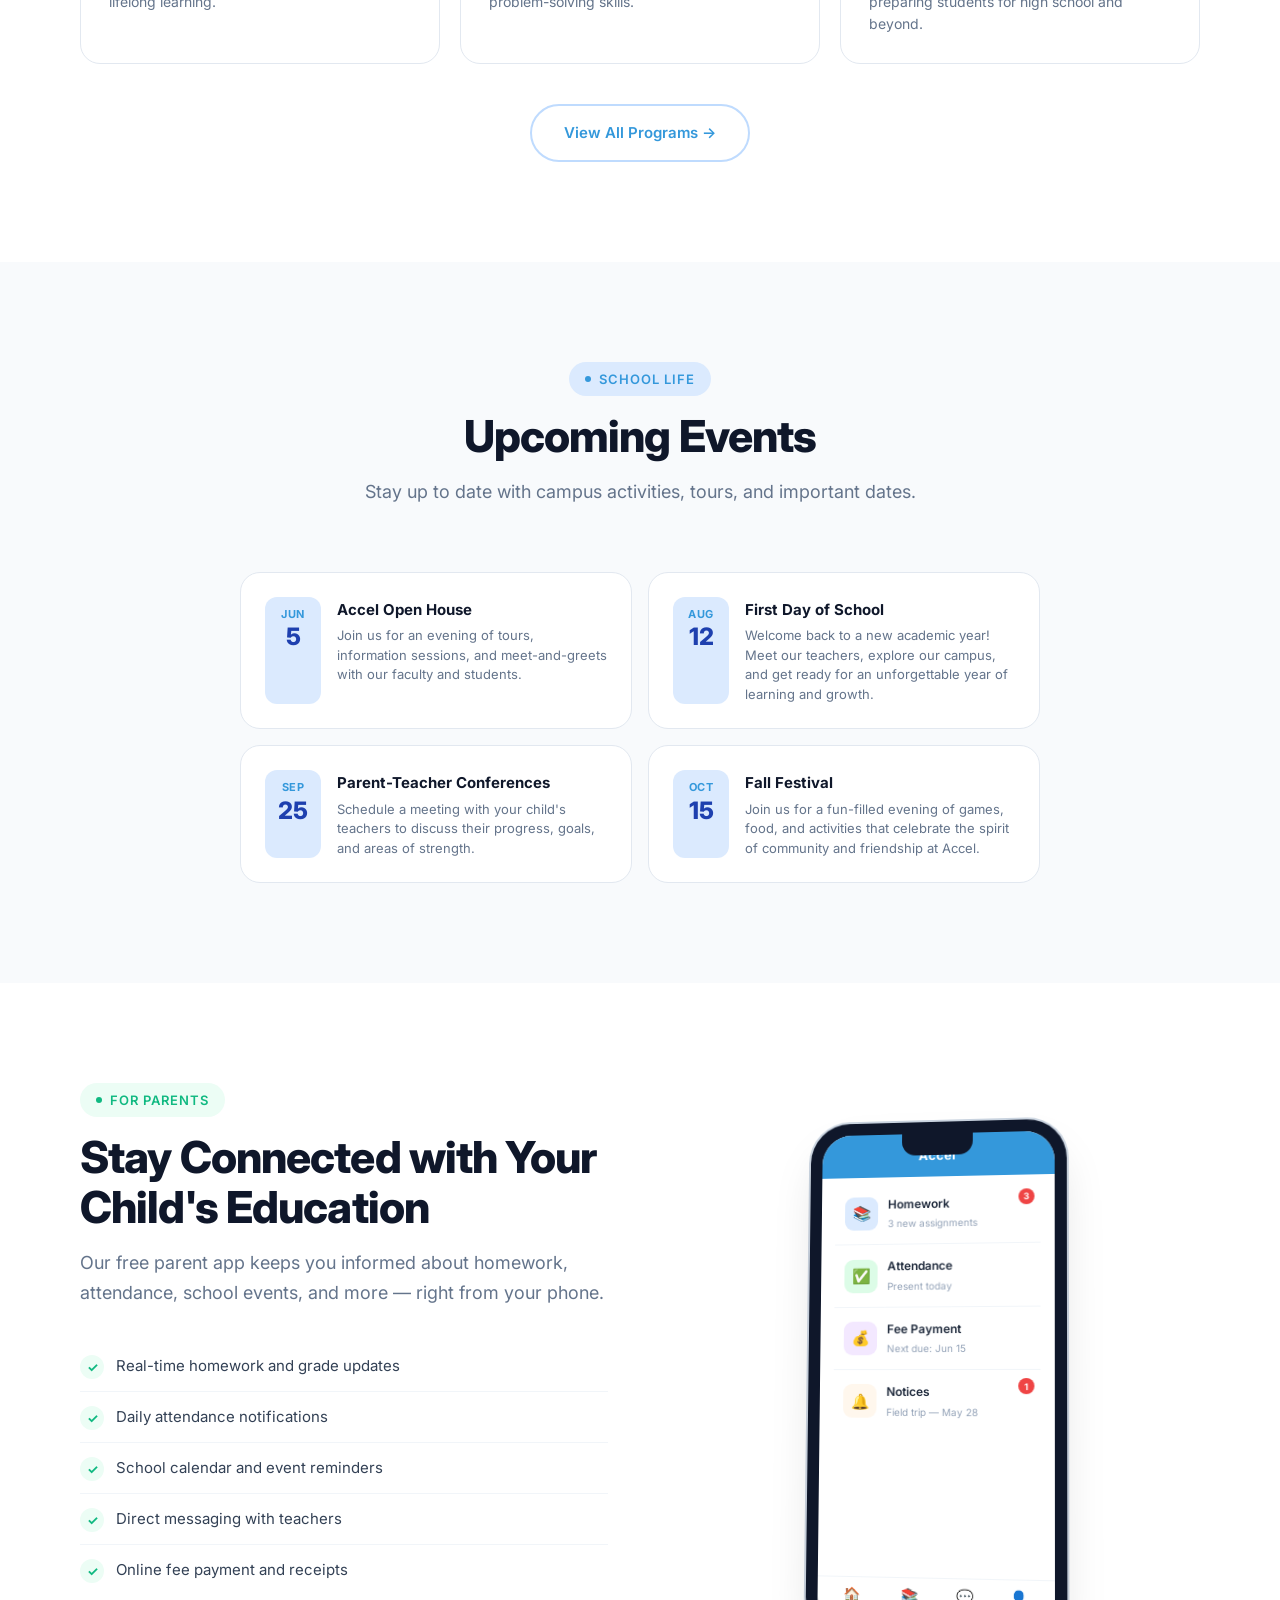
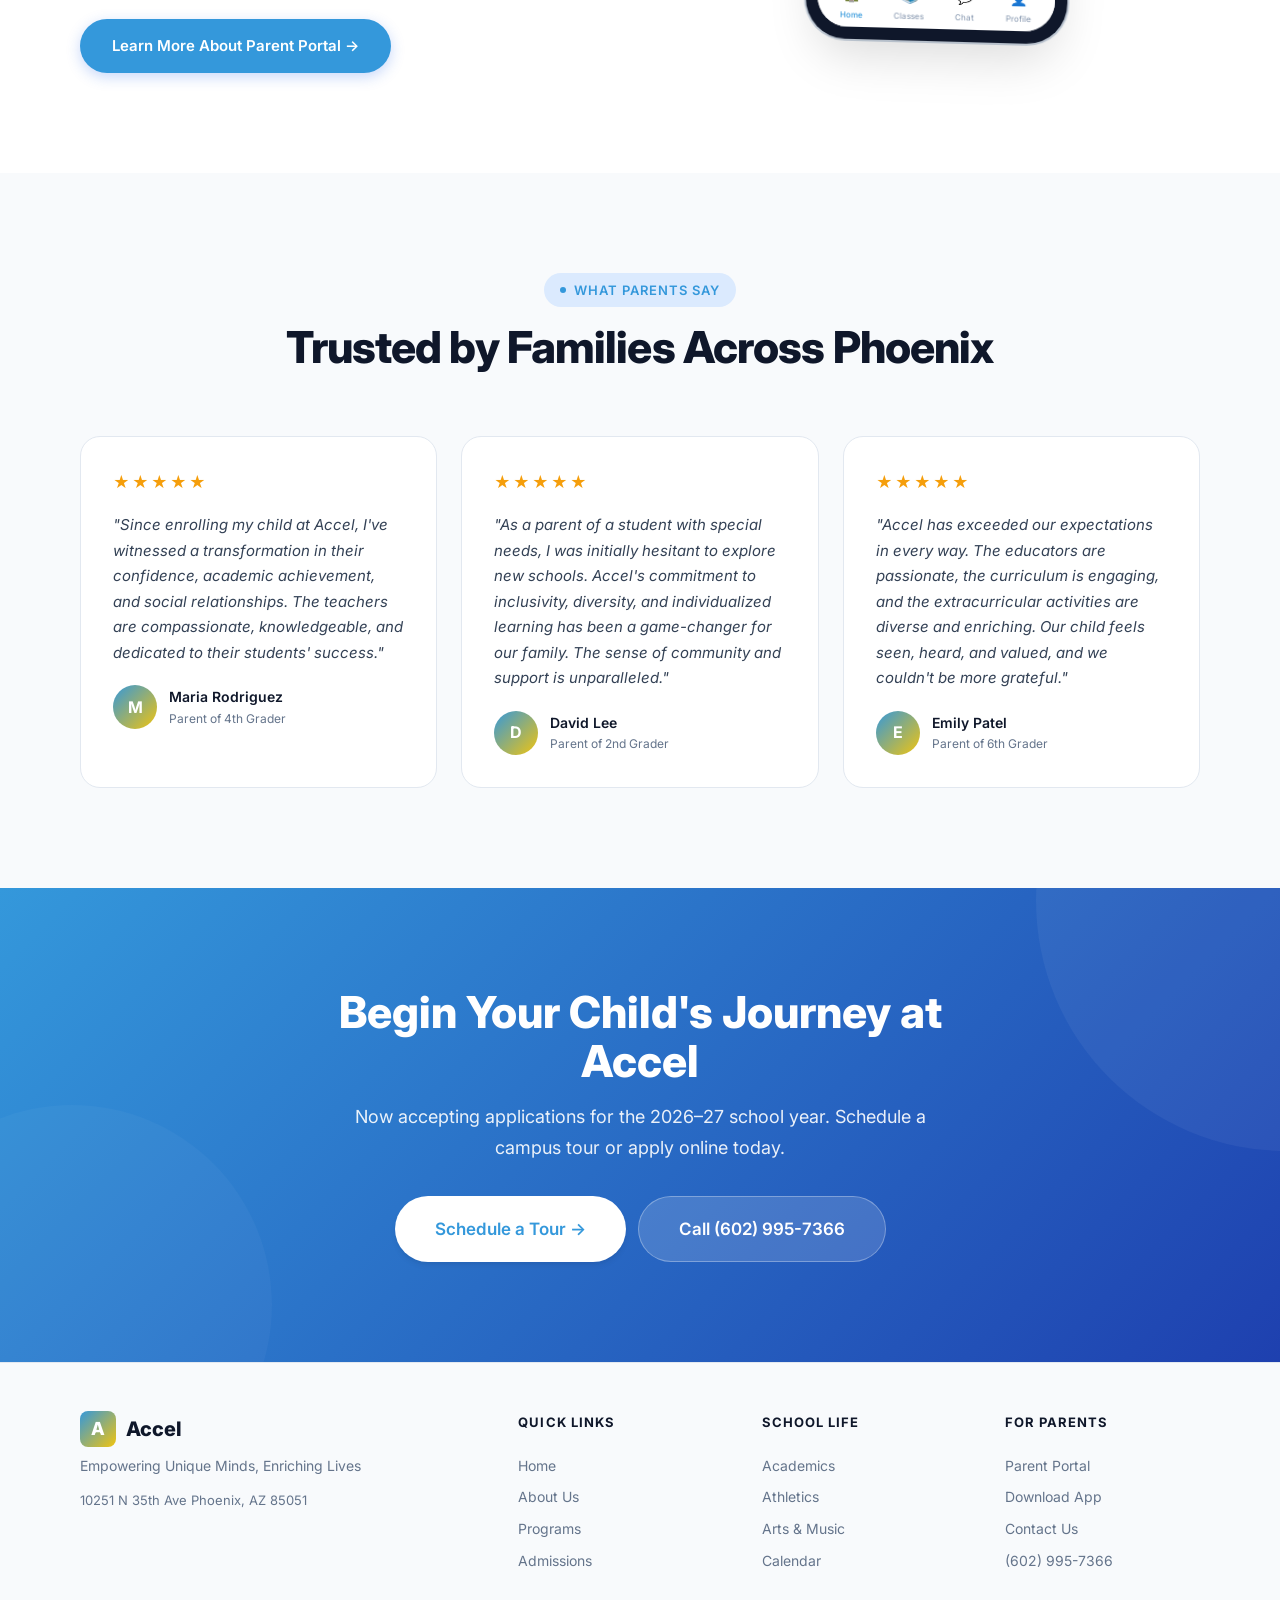
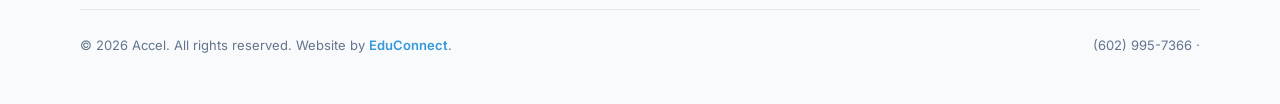
==== commit 46683ae8: "Initial demo site for Accel" ====
--- a/index.html
+++ b/index.html
@@ -25,8 +25,8 @@
 <section class="hero"><div class="container"><div class="hero-inner">
   <div class="hero-content">
     <div class="badge animate-on-scroll mb-6">Now Enrolling 2026–27 · Pre-K – 8th Grade</div>
-    <h1 class="heading-xl animate-on-scroll mb-6">Empowering Every Student to Thrive at Accel</h1>
-    <p class="text-lg text-muted animate-on-scroll mb-8">Accel, a Special Education school in Phoenix, Arizona, serves students from Pre-Kindergarten to 8th grade, fostering a supportive and inclusive environment where every child's unique potential is nurtured and realized.</p>
+    <h1 class="heading-xl animate-on-scroll mb-6">Where Every Child's Potential Blooms in Phoenix</h1>
+    <p class="text-lg text-muted animate-on-scroll mb-8">At Accel Special Education in Phoenix, AZ, we foster a nurturing environment for 180 students with diverse needs. Our experienced teachers craft individualized learning paths, emphasizing academic growth and social-emotional development. From Pre-K to middle school, we empower students to thrive.</p>
     <div class="hero-actions animate-on-scroll">
       <a href="/admissions.html" class="btn btn-primary btn-lg">Schedule a Tour →</a>
       <a href="/admissions.html" class="btn btn-outline btn-lg">Apply Now</a>
@@ -39,7 +39,7 @@
   </div>
   <div class="hero-visual animate-on-scroll">
     <div class="school-illustration"><div class="school-illustration-inner">
-      <div class="school-building">🏫</div><h3>Accel</h3><p>Nurturing Exceptional Minds, Empowering Exceptional Lives</p>
+      <div class="school-building">🏫</div><h3>Accel</h3><p>Empowering Unique Minds, Enriching Lives</p>
     </div></div>
     <div class="float-card card-1"><div class="fc-icon green">⭐</div>Rated 5-Stars by Parents</div>
     <div class="float-card card-2"><div class="fc-icon blue">🎓</div>100% Graduation Rate</div>
@@ -55,7 +55,7 @@
   <div class="welcome-text animate-on-scroll">
     <div class="badge mb-4">Welcome</div>
     <h2 class="heading-lg mb-6">A Message from Our Head of School</h2>
-    <blockquote>As Head of School, I am proud to lead a community that embodies our mission to provide a tailored education that unlocks each student's full potential. At Accel, we celebrate individuality and promote a love of learning that extends far beyond the classroom. Our dedicated team is committed to helping every student grow into a confident, capable, and compassionate individual.</blockquote>
+    <blockquote>As Head of School, I'm committed to creating a safe haven where students feel seen, heard, and valued. Our Accel community is built on the principles of compassion, inclusivity, and academic rigor, allowing our students to flourish and reach their full potential.</blockquote>
     <p>We invite you to schedule a campus tour and discover what makes Accel a special place to learn and grow.</p>
     <a href="/about.html" class="btn btn-outline" style="margin-top:20px">Read More About Us →</a>
   </div>
@@ -69,22 +69,22 @@
   </div>
   <div class="features-grid">
       <div class="feature-card animate-on-scroll stagger-1">
-        <div class="feature-icon">👩‍🏫</div><h3>Expert Faculty</h3><p>Accel's teachers are highly qualified, experienced, and dedicated professionals who are passionate about making a difference in the lives of their students.</p>
+        <div class="feature-icon">👩‍🏫</div><h3>Expert Faculty</h3><p>Our teachers are highly qualified, passionate, and dedicated to their students' success, providing a personalized learning experience.</p>
       </div>
       <div class="feature-card animate-on-scroll stagger-2">
-        <div class="feature-icon">📚</div><h3>Small Class Sizes</h3><p>Our small class sizes ensure that every student receives personalized attention, support, and instruction tailored to their unique needs and learning style.</p>
+        <div class="feature-icon">📚</div><h3>Small Class Sizes</h3><p>With an average class size of 12 students, our teachers can tailor their instruction to meet the unique needs and abilities of each child.</p>
       </div>
       <div class="feature-card animate-on-scroll stagger-3">
-        <div class="feature-icon">🏠</div><h3>Safe Campus</h3><p>Accel's campus is a safe and welcoming environment that fosters a sense of community and belonging among our students, parents, and staff.</p>
+        <div class="feature-icon">🏠</div><h3>Safe and Supportive Campus</h3><p>Accel's campus is designed to promote a sense of community and belonging, with a focus on safety, inclusivity, and social-emotional learning.</p>
       </div>
       <div class="feature-card animate-on-scroll stagger-4">
-        <div class="feature-icon">📝</div><h3>Comprehensive Curriculum</h3><p>Our curriculum is designed to meet the diverse needs of our students, incorporating a range of subjects, skills, and activities that promote academic excellence and personal growth.</p>
+        <div class="feature-icon">📊</div><h3>Comprehensive Curriculum</h3><p>Our curriculum is designed to meet the diverse needs of our students, incorporating evidence-based practices, technology integration, and project-based learning.</p>
       </div>
       <div class="feature-card animate-on-scroll stagger-5">
-        <div class="feature-icon">🌎</div><h3>Whole-Child Approach</h3><p>Accel is committed to nurturing the whole child, encompassing academic, social, emotional, and physical development to create well-rounded, confident, and capable individuals.</p>
+        <div class="feature-icon">🌎</div><h3>Whole-Child Approach</h3><p>Accel's approach to education emphasizes the development of the whole child, including social-emotional learning, physical education, and character education.</p>
       </div>
       <div class="feature-card animate-on-scroll stagger-6">
-        <div class="feature-icon">🌈</div><h3>Community Involvement</h3><p>We believe in the importance of community involvement and encourage our students to participate in service projects, volunteer work, and other activities that promote social responsibility and civic engagement.</p>
+        <div class="feature-icon">👥</div><h3>Strong Community</h3><p>Our community is built on the principles of compassion, inclusivity, and mutual respect, fostering a sense of belonging and connection among students, families, and staff.</p>
       </div></div>
 </div></section>
 
@@ -103,13 +103,13 @@
   </div>
   <div class="programs-grid">
       <div class="program-card animate-on-scroll stagger-1">
-        <div class="program-icon">🎒</div><h3>Pre-Kindergarten</h3><p>Our Pre-K program lays the foundation for a lifetime of learning, fostering social, emotional, and cognitive development in a nurturing and play-based environment.</p>
+        <div class="program-icon">🎒</div><h3>Pre-Kindergarten</h3><p>Our Pre-K program for 3-5 year olds focuses on social-emotional development, literacy, and numeracy skills, laying the foundation for lifelong learning.</p>
       </div>
       <div class="program-card animate-on-scroll stagger-2">
-        <div class="program-icon">📚</div><h3>Elementary</h3><p>Our Elementary program builds on the Pre-K foundation, providing a balanced and engaging curriculum that promotes academic excellence, creativity, and critical thinking.</p>
+        <div class="program-icon">📚</div><h3>Elementary</h3><p>In our Elementary program, students in grades K-5 engage in project-based learning, developing critical thinking, creativity, and problem-solving skills.</p>
       </div>
       <div class="program-card animate-on-scroll stagger-3">
-        <div class="program-icon">📊</div><h3>Middle/Upper</h3><p>Our Middle and Upper school programs cater to the unique needs of older students, offering a challenging and supportive curriculum that prepares them for success in high school and beyond.</p>
+        <div class="program-icon">📚</div><h3>Middle/Upper</h3><p>Our Middle and Upper School programs for grades 6-8 focus on personalized learning, academic rigor, and social-emotional growth, preparing students for high school and beyond.</p>
       </div></div>
   <div class="text-center animate-on-scroll" style="margin-top:40px"><a href="/programs.html" class="btn btn-outline">View All Programs →</a></div>
 </div></section>
@@ -122,16 +122,16 @@
   </div>
   <div class="events-grid"><div class="event-card animate-on-scroll stagger-1">
         <div class="event-date"><div class="month">Jun</div><div class="day">5</div></div>
-        <div class="event-info"><h4>Open House</h4><p>Join us for an evening of tours, meet-and-greets, and Q&A sessions to learn more about Accel's programs and community.</p></div>
+        <div class="event-info"><h4>Accel Open House</h4><p>Join us for an evening of tours, information sessions, and meet-and-greets with our faculty and students.</p></div>
       </div><div class="event-card animate-on-scroll stagger-2">
-        <div class="event-date"><div class="month">Jun</div><div class="day">20</div></div>
-        <div class="event-info"><h4>Summer Orientation</h4><p>Meet our teachers and staff, familiarize yourself with our campus, and get ready for a successful school year at Accel's Summer Orientation.</p></div>
+        <div class="event-date"><div class="month">Aug</div><div class="day">12</div></div>
+        <div class="event-info"><h4>First Day of School</h4><p>Welcome back to a new academic year! Meet our teachers, explore our campus, and get ready for an unforgettable year of learning and growth.</p></div>
       </div><div class="event-card animate-on-scroll stagger-3">
-        <div class="event-date"><div class="month">Aug</div><div class="day">12</div></div>
-        <div class="event-info"><h4>First Day of School</h4><p>Mark your calendars for the first day of the new school year at Accel! We can't wait to welcome our students back to campus.</p></div>
+        <div class="event-date"><div class="month">Sep</div><div class="day">25</div></div>
+        <div class="event-info"><h4>Parent-Teacher Conferences</h4><p>Schedule a meeting with your child's teachers to discuss their progress, goals, and areas of strength.</p></div>
       </div><div class="event-card animate-on-scroll stagger-4">
         <div class="event-date"><div class="month">Oct</div><div class="day">15</div></div>
-        <div class="event-info"><h4>Fall Camp</h4><p>Join us for a fun-filled weekend of outdoor activities, team-building exercises, and bonding experiences at Accel's Fall Camp.</p></div>
+        <div class="event-info"><h4>Fall Festival</h4><p>Join us for a fun-filled evening of games, food, and activities that celebrate the spirit of community and friendship at Accel.</p></div>
       </div></div>
 </div></section>
 
@@ -176,21 +176,21 @@
   <div class="testimonials-grid">
       <div class="testimonial-card animate-on-scroll stagger-1">
         <div class="stars"><span class="star">★</span><span class="star">★</span><span class="star">★</span><span class="star">★</span><span class="star">★</span></div>
-        <p class="testimonial-text">"The sense of community at Accel is truly remarkable. Our child feels seen, heard, and supported in a way that has been life-changing for our family."</p>
-        <div class="testimonial-author"><div class="author-avatar">S</div>
-        <div class="author-info"><div class="author-name">Sarah Johnson</div><div class="author-role">Parent of 3rd Grader</div></div></div>
+        <p class="testimonial-text">"Since enrolling my child at Accel, I've witnessed a transformation in their confidence, academic achievement, and social relationships. The teachers are compassionate, knowledgeable, and dedicated to their students' success."</p>
+        <div class="testimonial-author"><div class="author-avatar">M</div>
+        <div class="author-info"><div class="author-name">Maria Rodriguez</div><div class="author-role">Parent of 4th Grader</div></div></div>
       </div>
       <div class="testimonial-card animate-on-scroll stagger-2">
         <div class="stars"><span class="star">★</span><span class="star">★</span><span class="star">★</span><span class="star">★</span><span class="star">★</span></div>
-        <p class="testimonial-text">"The teachers at Accel are not only knowledgeable and experienced, but also compassionate and dedicated. They truly care about each student's success."</p>
-        <div class="testimonial-author"><div class="author-avatar">M</div>
-        <div class="author-info"><div class="author-name">Mark Davis</div><div class="author-role">Parent of 6th Grader</div></div></div>
+        <p class="testimonial-text">"As a parent of a student with special needs, I was initially hesitant to explore new schools. Accel's commitment to inclusivity, diversity, and individualized learning has been a game-changer for our family. The sense of community and support is unparalleled."</p>
+        <div class="testimonial-author"><div class="author-avatar">D</div>
+        <div class="author-info"><div class="author-name">David Lee</div><div class="author-role">Parent of 2nd Grader</div></div></div>
       </div>
       <div class="testimonial-card animate-on-scroll stagger-3">
         <div class="stars"><span class="star">★</span><span class="star">★</span><span class="star">★</span><span class="star">★</span><span class="star">★</span></div>
-        <p class="testimonial-text">"Accel has given our child the confidence and self-advocacy skills to succeed in all areas of life. We are forever grateful for the opportunities and support they have provided."</p>
+        <p class="testimonial-text">"Accel has exceeded our expectations in every way. The educators are passionate, the curriculum is engaging, and the extracurricular activities are diverse and enriching. Our child feels seen, heard, and valued, and we couldn't be more grateful."</p>
         <div class="testimonial-author"><div class="author-avatar">E</div>
-        <div class="author-info"><div class="author-name">Emily Patel</div><div class="author-role">Parent of 2nd Grader</div></div></div>
+        <div class="author-info"><div class="author-name">Emily Patel</div><div class="author-role">Parent of 6th Grader</div></div></div>
       </div></div>
 </div></section>
 
@@ -207,7 +207,7 @@
     <div class="footer-grid">
       <div class="footer-brand">
         <div class="logo" style="margin-bottom:8px"><span class="logo-icon">A</span>Accel</div>
-        <p>Nurturing Exceptional Minds, Empowering Exceptional Lives</p>
+        <p>Empowering Unique Minds, Enriching Lives</p>
         <p style="margin-top:12px;font-size:13px">10251 N 35th Ave Phoenix,&nbsp;AZ&nbsp;85051</p>
       </div>
       <div class="footer-col"><h4>Quick Links</h4><a href="/">Home</a><a href="/about.html">About Us</a><a href="/programs.html">Programs</a><a href="/admissions.html">Admissions</a></div>
--- a/styles.css
+++ b/styles.css
@@ -1,8 +1,8 @@
 /* ===== DESIGN SYSTEM — LIGHT PROFESSIONAL ===== */
 :root{
-  --primary:#4567B7;--primary-50:#eff6ff;--primary-100:#dbeafe;--primary-200:#bfdbfe;
-  --primary-500:#4567B7;--primary-600:#1d4ed8;--primary-700:#1e40af;
-  --secondary:#8BC34A;--accent:#10b981;--accent-50:#ecfdf5;
+  --primary:#3498db;--primary-50:#eff6ff;--primary-100:#dbeafe;--primary-200:#bfdbfe;
+  --primary-500:#3498db;--primary-600:#1d4ed8;--primary-700:#1e40af;
+  --secondary:#f1c40f;--accent:#10b981;--accent-50:#ecfdf5;
   --white:#fff;--gray-50:#f8fafc;--gray-100:#f1f5f9;--gray-200:#e2e8f0;--gray-300:#cbd5e1;
   --gray-400:#94a3b8;--gray-500:#64748b;--gray-600:#475569;--gray-700:#334155;
   --gray-800:#1e293b;--gray-900:#0f172a;
